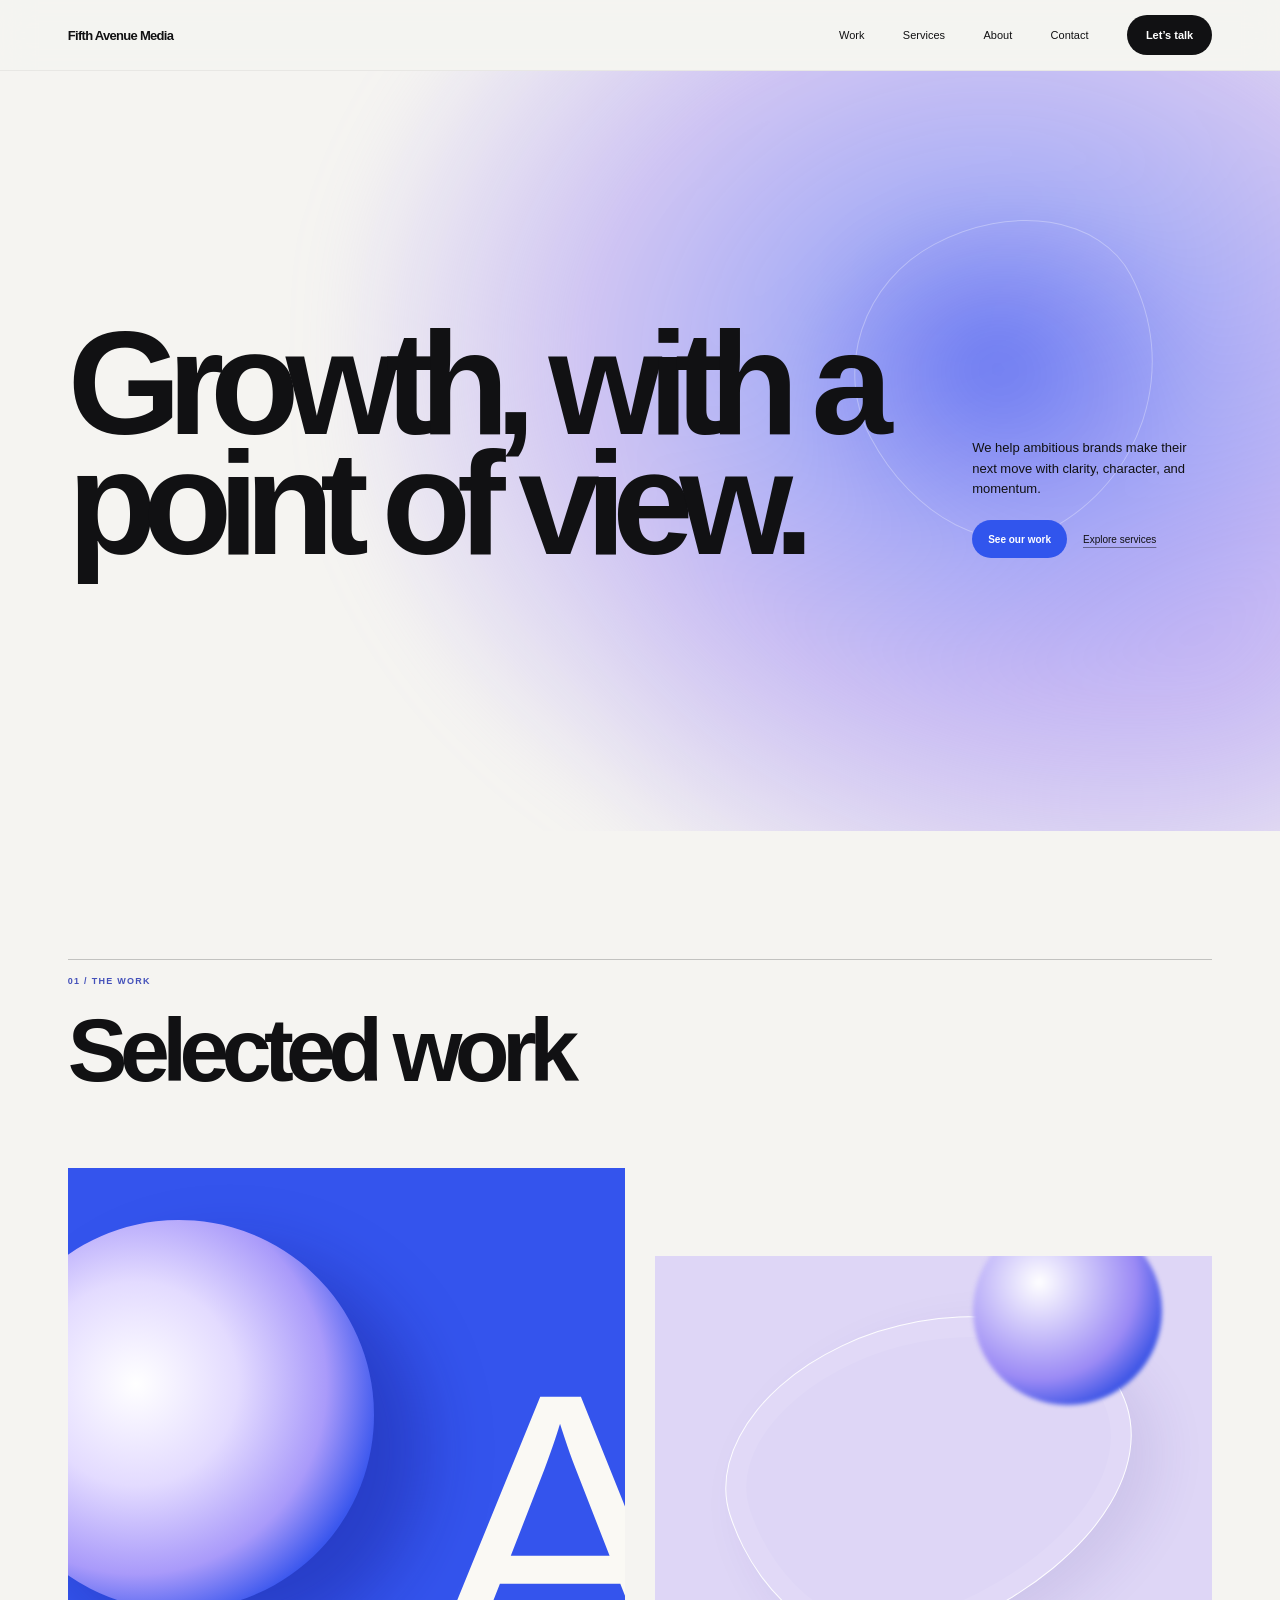
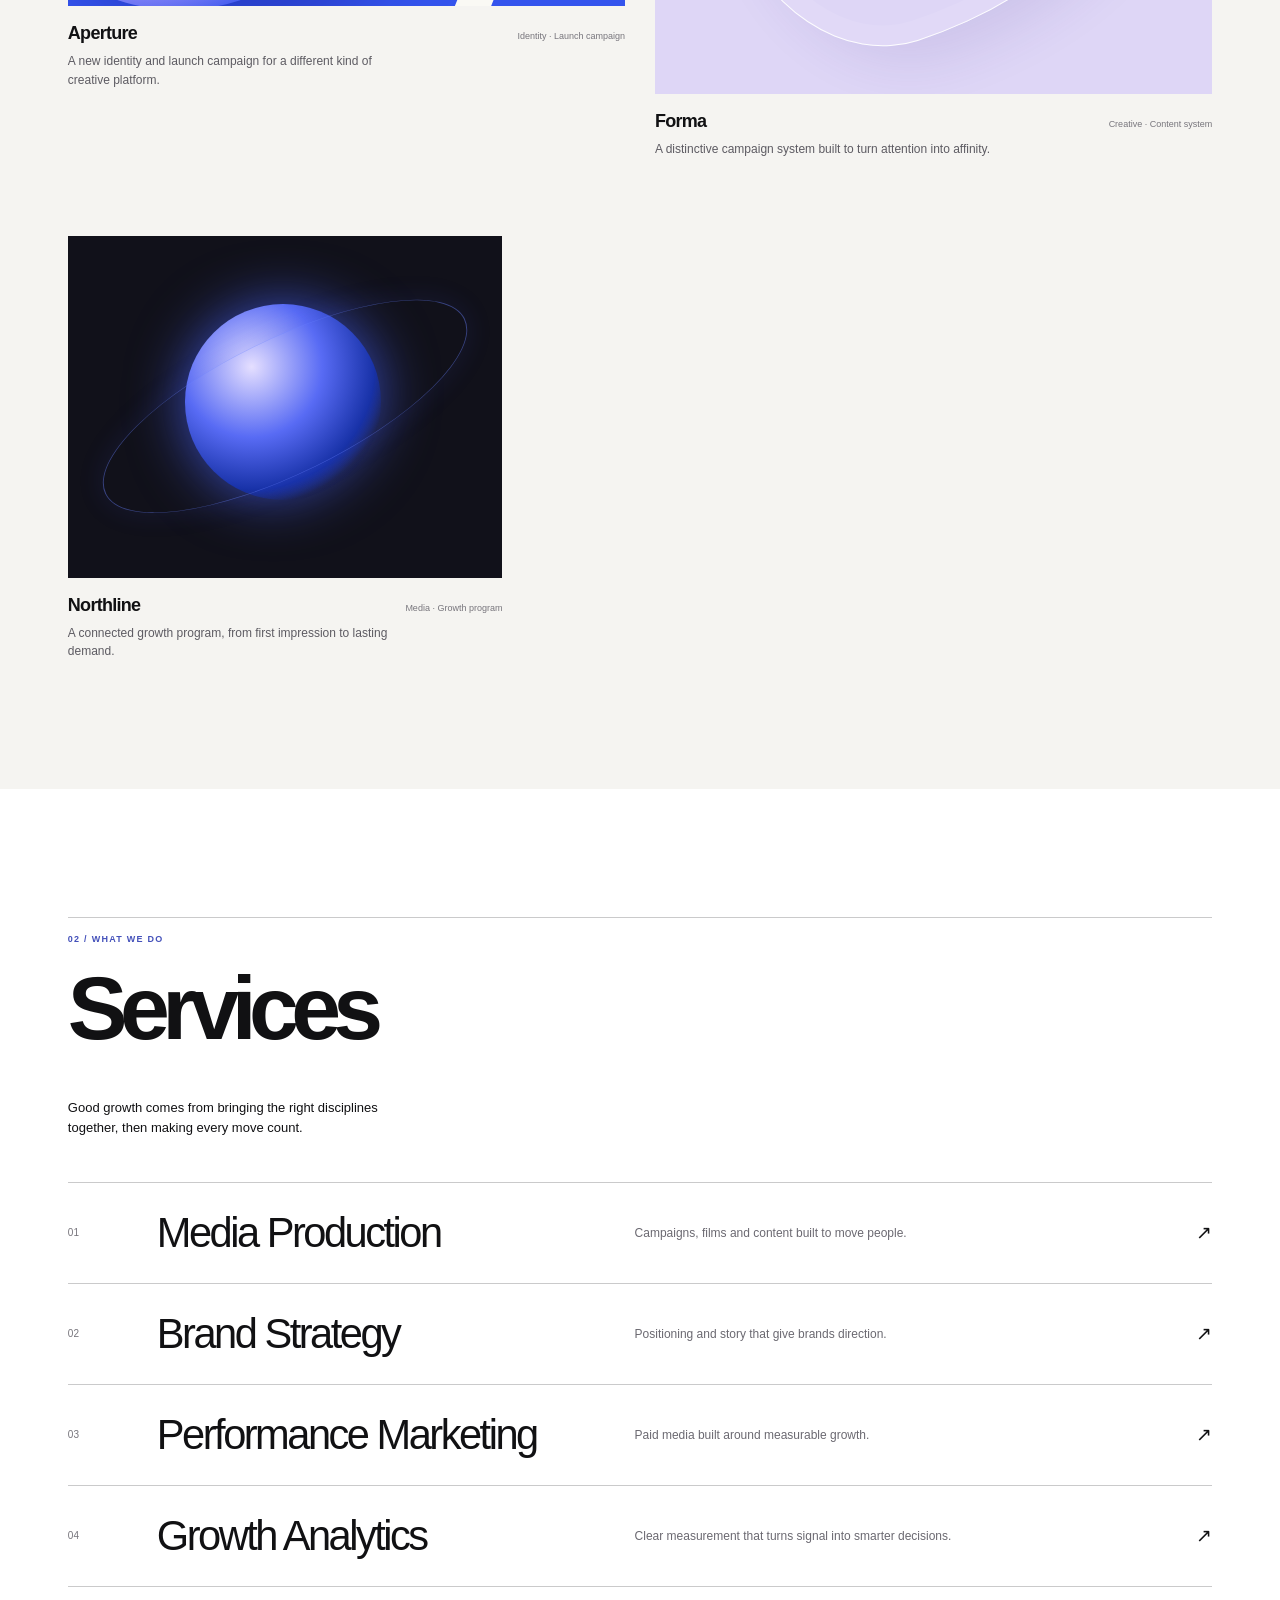
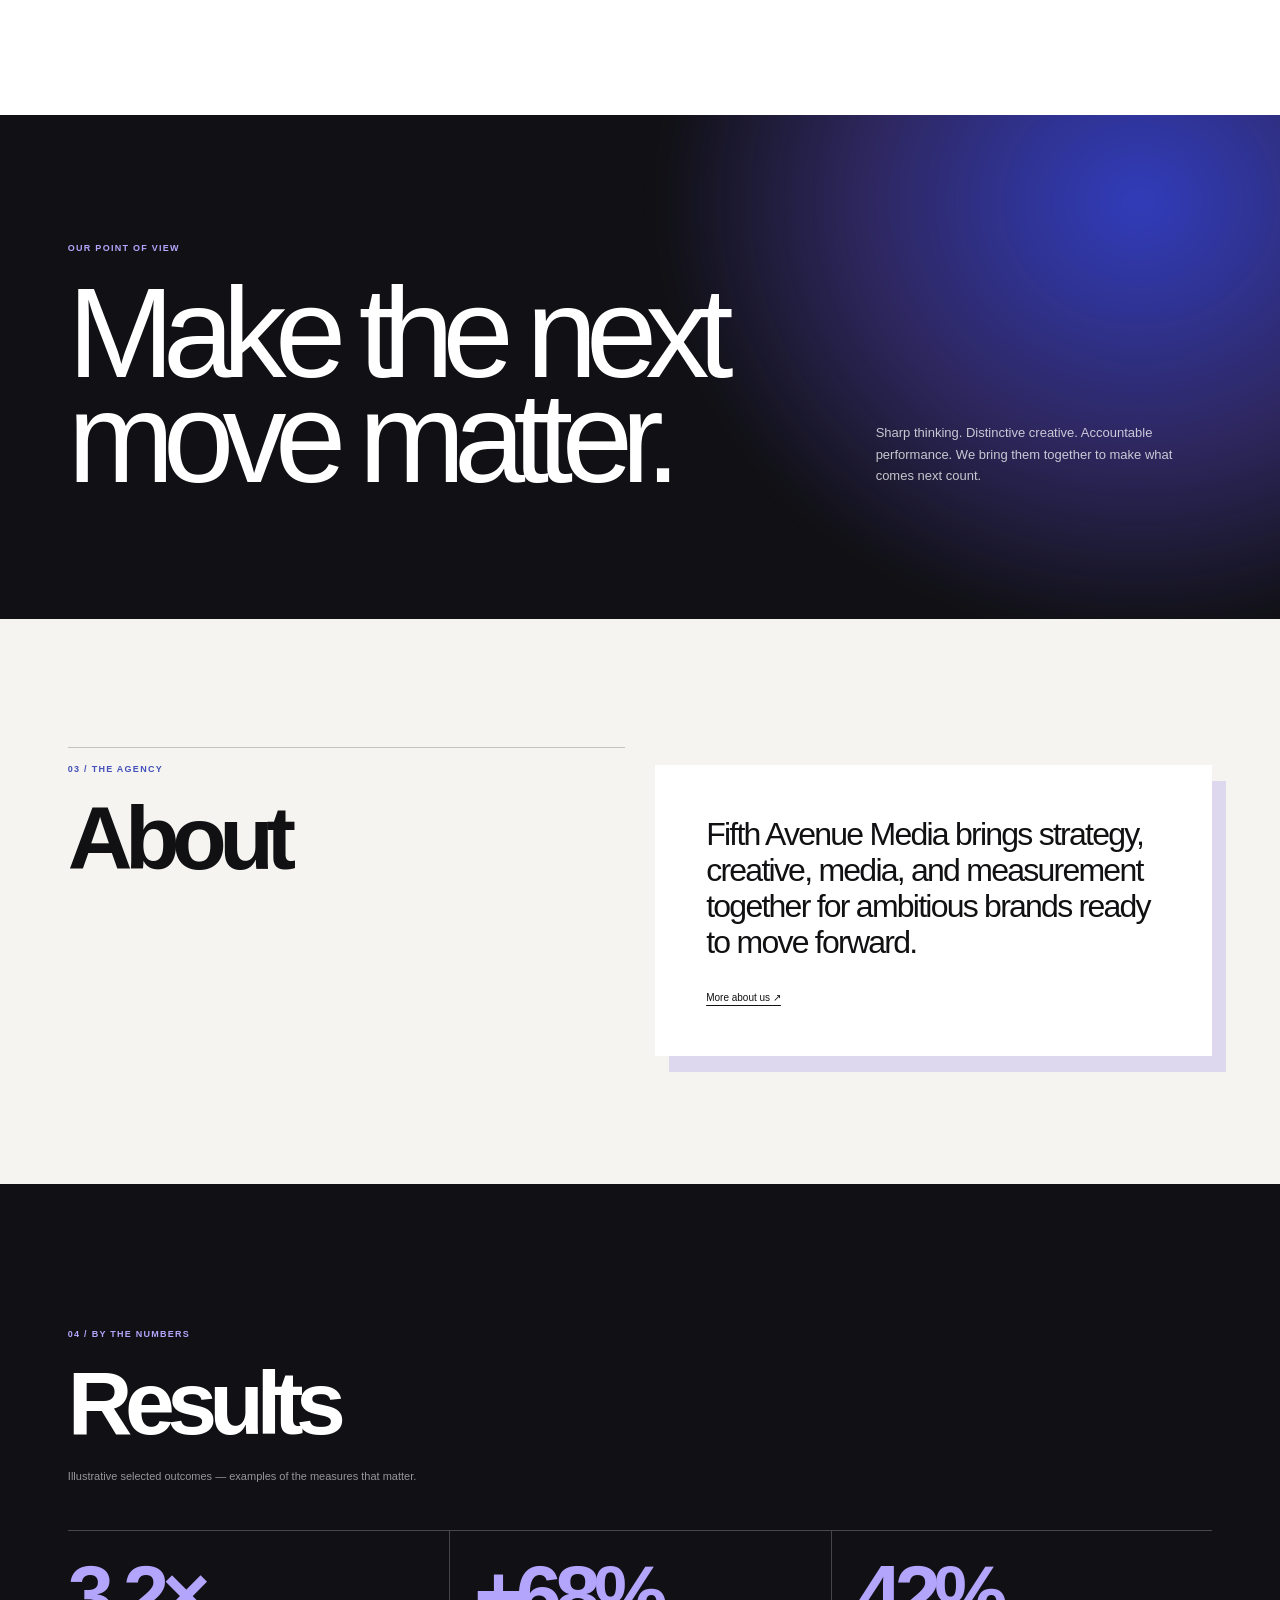
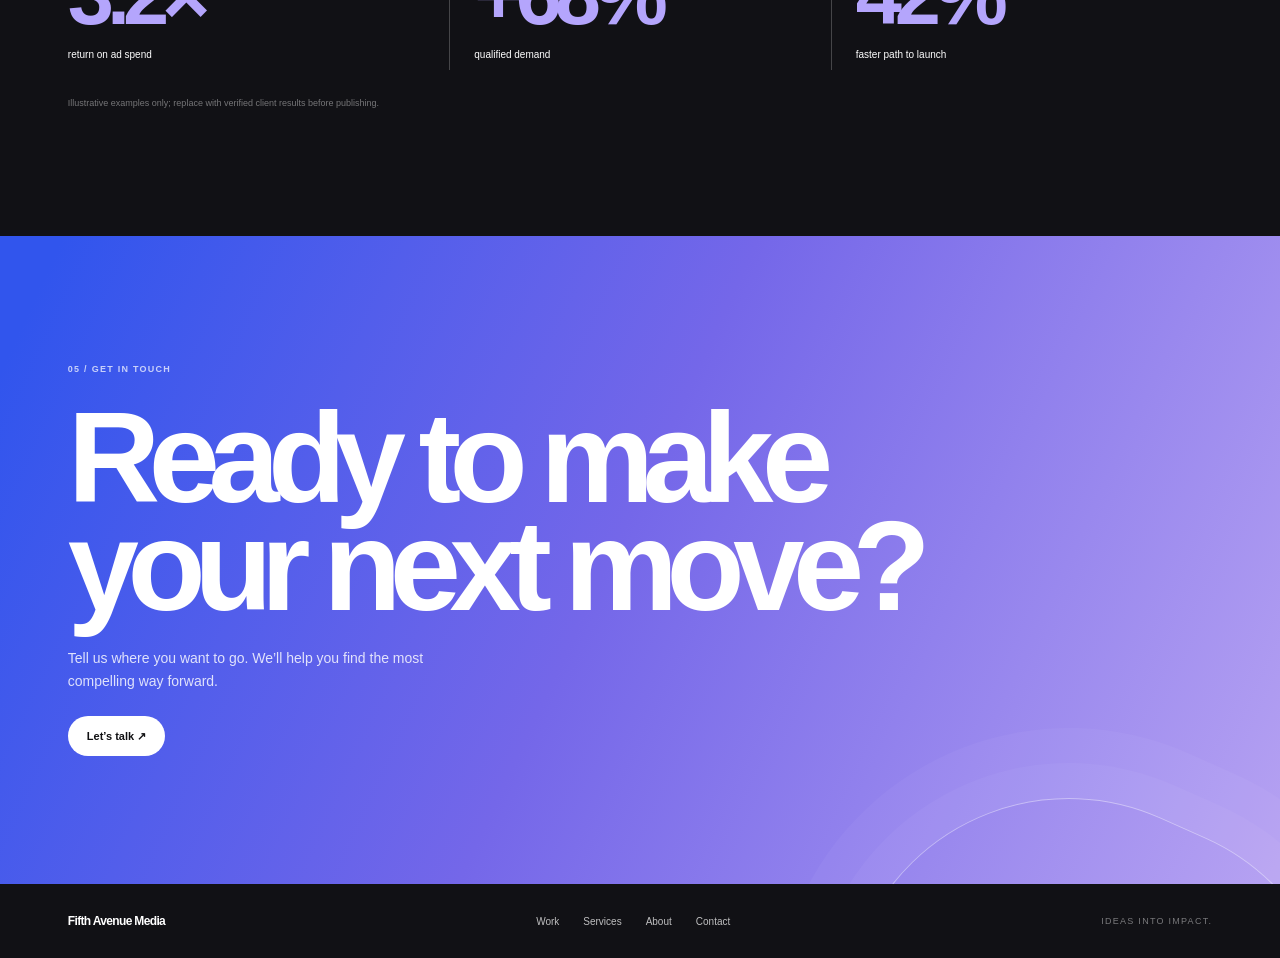
==== index.html @ 38636d91 "Add files via upload" ====
<!doctype html>
<html lang="en">
<head>
  <meta charset="utf-8">
  <meta name="viewport" content="width=device-width, initial-scale=1">
  <meta name="theme-color" content="#f5f4f1">
  <meta name="description" content="Fifth Avenue Media brings strategy, creative, media and measurement together to help ambitious brands move forward.">
  <title>Fifth Avenue Media — Growth, with a point of view.</title>
  <style>
    :root {
      color-scheme: light;
      --paper: #f5f4f1;
      --white: #fff;
      --ink: #111113;
      --muted: #77757c;
      --line: rgba(17, 17, 19, .22);
      --blue: #3155ed;
      --lavender: #b4a2f4;
      --lilac: #e2dafb;
      --gutter: clamp(22px, 5.3vw, 82px);
      --max: 1480px;
    }

    *, *::before, *::after { box-sizing: border-box; }
    html { scroll-behavior: smooth; scroll-padding-top: 86px; }
    body {
      margin: 0;
      background: var(--paper);
      color: var(--ink);
      font-family: Inter, "Helvetica Neue", Helvetica, Arial, sans-serif;
      -webkit-font-smoothing: antialiased;
      text-rendering: optimizeLegibility;
    }
    a { color: inherit; text-decoration: none; }
    button, a { -webkit-tap-highlight-color: transparent; }
    button { font: inherit; }
    ::selection { background: #b7a6ff; color: #111; }

    .skip-link {
      position: fixed; z-index: 20; top: 12px; left: 12px;
      padding: 12px 16px; transform: translateY(-160%);
      background: var(--ink); color: white; border-radius: 2px;
    }
    .skip-link:focus { transform: translateY(0); }
    .shell { width: min(100%, var(--max)); margin-inline: auto; padding-inline: var(--gutter); }

    .site-header {
      position: sticky; top: 0; z-index: 10;
      background: rgba(245, 244, 241, .91); backdrop-filter: blur(16px);
      border-bottom: 1px solid rgba(17, 17, 19, .06);
    }
    .nav {
      min-height: 70px; display: flex; align-items: center; justify-content: space-between;
      gap: 28px; width: min(100%, var(--max)); margin: auto; padding-inline: var(--gutter);
    }
    .wordmark { font-size: 13px; font-weight: 800; letter-spacing: -.055em; white-space: nowrap; }
    .nav-links { display: flex; align-items: center; gap: clamp(18px, 3vw, 42px); font-size: 11px; }
    .nav-links a:not(.pill) { transition: opacity .2s ease; }
    .nav-links a:not(.pill):hover { opacity: .56; }
    .pill {
      display: inline-flex; align-items: center; justify-content: center; min-height: 40px;
      padding: 0 19px; color: white; background: var(--ink); border-radius: 99px;
      font-size: 11px; font-weight: 650; transition: transform .2s ease, background .2s ease;
    }
    .pill:hover { transform: translateY(-2px); background: var(--blue); }
    .menu-toggle { display: none; width: 42px; height: 42px; border: 0; background: transparent; cursor: pointer; }

    .hero {
      min-height: min(690px, calc(100svh - 70px)); min-height: clamp(580px, 70vw, 760px);
      display: grid; align-items: center; overflow: hidden; position: relative; isolation: isolate;
    }
    .hero::before {
      content: ""; position: absolute; z-index: -1; inset: -12% -6% -8% 28%;
      background:
        radial-gradient(ellipse at 63% 42%, rgba(55, 76, 241, .72) 0%, rgba(94, 104, 250, .47) 23%, rgba(169, 149, 245, .52) 43%, rgba(245, 244, 241, 0) 73%),
        radial-gradient(ellipse at 86% 76%, rgba(192, 174, 245, .45), transparent 52%);
      filter: blur(28px); transform: translate3d(var(--mx, 0), var(--my, 0), 0) scale(1.04);
      transition: transform .24s ease-out;
    }
    .hero::after {
      content: ""; position: absolute; z-index: -1; width: clamp(180px, 24vw, 350px); aspect-ratio: 1;
      border: 1px solid rgba(255,255,255,.62); border-radius: 48% 52% 62% 38% / 46% 39% 61% 54%;
      right: 9%; top: 20%; transform: rotate(-28deg); opacity: .5; pointer-events: none;
    }
    .hero-inner { display: grid; grid-template-columns: minmax(0, 1fr) minmax(175px, 240px); align-items: end; gap: clamp(26px, 5vw, 76px); padding-block: 100px 115px; }
    .hero h1 {
      max-width: 1000px; margin: 0; font-size: clamp(4.3rem, 11.4vw, 10.6rem);
      font-weight: 650; line-height: .82; letter-spacing: -.095em;
    }
    .hero h1 span { display: block; }
    .hero-copy { padding-bottom: 5px; max-width: 235px; position: relative; z-index: 1; }
    .hero-copy p { font-size: 13px; line-height: 1.6; margin: 0 0 20px; max-width: 225px; }
    .hero-actions { display: flex; align-items: center; flex-wrap: wrap; gap: 16px; font-size: 10px; }
    .button-blue {
      min-height: 38px; display: inline-flex; justify-content: center; align-items: center;
      padding: 0 16px; border-radius: 100px; background: var(--blue); color: white; font-weight: 650;
      transition: transform .2s ease, box-shadow .2s ease;
    }
    .button-blue:hover { transform: translateY(-2px); box-shadow: 0 8px 24px rgba(49,85,237,.25); }
    .text-link { text-decoration: underline; text-underline-offset: 4px; text-decoration-color: rgba(17,17,19,.45); }

    .section { padding-block: clamp(78px, 10vw, 146px); }
    .section-heading { border-top: 1px solid var(--line); padding-top: 16px; margin-bottom: clamp(36px, 6vw, 76px); }
    .eyebrow { font-size: 9px; letter-spacing: .14em; text-transform: uppercase; color: #4451ba; font-weight: 700; }
    .section-heading h2 { margin: 24px 0 0; font-size: clamp(3.1rem, 7vw, 6.7rem); line-height: .91; letter-spacing: -.085em; font-weight: 620; }

    .work-grid { display: grid; grid-template-columns: 1fr 1fr; gap: clamp(32px, 6vw, 88px) 30px; }
    .work-card:nth-child(2) { padding-top: 88px; }
    .work-card:nth-child(3) { width: 78%; }
    .work-art { aspect-ratio: 1.27; position: relative; overflow: hidden; isolation: isolate; }
    .work-art::before, .work-art::after { content: ""; position: absolute; pointer-events: none; }
    .art-aperture { background: #3454ed; }
    .art-aperture::before {
      width: 70%; aspect-ratio: 1; left: -15%; top: 12%; border-radius: 50%;
      background: radial-gradient(circle at 42% 39%, #fff 0%, #e3dbff 31%, #a99afa 58%, rgba(117,112,242,.1) 75%);
      box-shadow: 38px 48px 65px rgba(19,21,130,.34); transform: rotate(-18deg);
    }
    .art-aperture::after {
      content: "A"; color: #faf9f4; font-size: clamp(150px, 30vw, 420px); font-weight: 500;
      letter-spacing: -.12em; right: -3%; bottom: -26%; line-height: 1;
    }
    .art-forma { background: #ded6f6; }
    .art-forma::before {
      inset: 15% 13%; border: 1px solid rgba(255,255,255,.96); border-radius: 48% 52% 66% 34% / 42% 48% 52% 58%;
      transform: rotate(-18deg); box-shadow: inset 0 0 0 20px rgba(255,255,255,.08), 20px 24px 50px rgba(65,52,150,.1);
    }
    .art-forma::after { width: 34%; aspect-ratio: 1; border-radius: 50%; right: 9%; top: -9%; background: radial-gradient(circle at 35% 35%, #fff, #9b8af5 56%, #324fe4 78%); filter: blur(2px); }
    .art-northline { background: #11111a; }
    .art-northline::before {
      width: 45%; aspect-ratio: 1; border-radius: 50%; left: 27%; top: 20%;
      background: radial-gradient(circle at 34% 32%, #e5dfff, #586bf4 38%, #1832a8 66%, rgba(18,27,83,.1) 75%);
      filter: drop-shadow(0 0 28px rgba(73,100,255,.72));
    }
    .art-northline::after {
      inset: 9% 4%; border: 1px solid rgba(104,130,255,.45); border-radius: 50%; transform: rotate(-26deg) scaleY(.48);
      box-shadow: 0 0 40px rgba(67,86,230,.12);
    }
    .work-meta { display: flex; justify-content: space-between; gap: 20px; margin-top: 17px; align-items: baseline; }
    .work-meta h3 { font-size: 18px; letter-spacing: -.04em; margin: 0; }
    .work-meta span { font-size: 9px; color: var(--muted); text-align: right; }
    .work-description { color: #5d5b62; font-size: 12px; line-height: 1.55; max-width: 340px; margin: 8px 0 0; }

    .services { background: var(--white); }
    .services-intro { display: flex; justify-content: space-between; gap: 40px; align-items: end; margin: -28px 0 44px; }
    .services-intro p { max-width: 310px; font-size: 13px; line-height: 1.55; margin: 0; }
    .service-list { border-top: 1px solid var(--line); }
    .service-row {
      display: grid; grid-template-columns: 64px minmax(210px, .85fr) 1fr 20px; align-items: center;
      gap: 25px; padding: 26px 0; border-bottom: 1px solid var(--line);
    }
    .service-num { color: var(--muted); font-size: 10px; }
    .service-row h3 { font-weight: 540; letter-spacing: -.06em; font-size: clamp(23px, 3.25vw, 42px); margin: 0; }
    .service-row p { font-size: 12px; line-height: 1.5; color: #6b6971; margin: 0; }
    .service-arrow { font-size: 19px; justify-self: end; transition: transform .2s ease; }
    .service-row:hover .service-arrow { transform: translate(3px,-3px); }

    .manifesto { background: #111115; color: white; position: relative; overflow: hidden; isolation: isolate; }
    .manifesto::before {
      content: ""; z-index: -1; position: absolute; width: 78vw; height: 85vw; max-height: 900px; max-width: 1000px;
      right: -28%; top: -72%; border-radius: 50%; background: radial-gradient(ellipse, rgba(58,73,235,.78), rgba(91,73,206,.4) 39%, rgba(15,15,25,0) 68%); filter: blur(15px);
    }
    .manifesto .eyebrow { color: #b4a5fc; }
    .manifesto-inner { display: grid; grid-template-columns: 1fr minmax(220px, .45fr); align-items: end; gap: 60px; }
    .manifesto h2 { max-width: 780px; font-size: clamp(4rem, 10vw, 9.5rem); font-weight: 530; line-height: .82; letter-spacing: -.09em; margin: 28px 0 0; }
    .manifesto-copy { max-width: 300px; color: rgba(255,255,255,.75); font-size: 13px; line-height: 1.65; margin: 0 0 4px; }

    .about-layout { display: grid; grid-template-columns: 1fr 1fr; gap: 30px; align-items: start; }
    .about-layout .section-heading { margin: 0; }
    .about-card { background: white; padding: clamp(26px, 4vw, 54px); margin-top: 18px; box-shadow: 14px 16px 0 rgba(160,143,231,.28); }
    .about-card p { font-size: clamp(19px, 2.7vw, 32px); line-height: 1.13; letter-spacing: -.055em; font-weight: 520; margin: 0 0 26px; }
    .about-card a { font-size: 10px; text-decoration: underline; text-underline-offset: 4px; }

    .results { background: #111115; color: white; }
    .results .eyebrow { color: #b4a5fc; }
    .results .section-heading h2 { color: white; }
    .results-note { color: rgba(255,255,255,.56); font-size: 11px; margin: -50px 0 48px; }
    .metric-grid { display: grid; grid-template-columns: repeat(3, 1fr); border-top: 1px solid rgba(255,255,255,.23); }
    .metric { padding: 23px 24px 10px 0; }
    .metric + .metric { border-left: 1px solid rgba(255,255,255,.22); padding-left: 24px; }
    .metric strong { display: block; color: #b4a5fc; font-size: clamp(44px, 7vw, 83px); font-weight: 600; letter-spacing: -.085em; line-height: 1; }
    .metric span { display: block; margin-top: 12px; font-size: 10px; }
    .metric-disclaimer { color: rgba(255,255,255,.42); font-size: 9px; margin: 28px 0 0; }

    .contact { background: linear-gradient(115deg, #3155ed 4%, #7467e9 48%, #b6a2f2 100%); color: white; position: relative; overflow: hidden; }
    .contact::after { content: ""; position: absolute; width: 39vw; height: 39vw; right: -4%; bottom: -65%; border: 1px solid rgba(255,255,255,.42); border-radius: 45%; transform: rotate(24deg); box-shadow: 0 0 0 35px rgba(255,255,255,.035), 0 0 0 70px rgba(255,255,255,.035); }
    .contact .eyebrow { color: rgba(255,255,255,.72); }
    .contact h2 { max-width: 940px; font-size: clamp(4rem, 10vw, 9.5rem); line-height: .84; letter-spacing: -.09em; font-weight: 550; margin: 30px 0 28px; }
    .contact-copy { max-width: 390px; font-size: 14px; line-height: 1.6; color: rgba(255,255,255,.82); margin: 0 0 24px; }
    .contact .pill { color: var(--ink); background: white; }
    .contact .pill:hover { background: var(--ink); color: white; }

    .site-footer { background: #111115; color: white; padding-block: 30px; }
    .footer-inner { display: flex; justify-content: space-between; align-items: center; gap: 24px; }
    .footer-inner .wordmark { font-size: 12px; }
    .footer-links { display: flex; gap: 24px; font-size: 10px; color: rgba(255,255,255,.73); }
    .footer-note { color: rgba(255,255,255,.44); font-size: 9px; letter-spacing: .14em; }
    .reveal { opacity: 0; transform: translateY(22px); transition: opacity .75s ease, transform .75s cubic-bezier(.2,.65,.25,1); }
    .reveal.is-visible { opacity: 1; transform: translateY(0); }

    @media (min-width: 1500px) { .hero h1 { font-size: 10.2rem; } }
    @media (max-width: 760px) {
      .nav { min-height: 64px; }
      .menu-toggle { display: grid; place-items: center; }
      .menu-toggle span, .menu-toggle::before, .menu-toggle::after { content: ""; display: block; width: 19px; height: 1px; background: var(--ink); grid-area: 1 / 1; transition: transform .2s ease; }
      .menu-toggle::before { transform: translateY(-6px); }
      .menu-toggle::after { transform: translateY(6px); }
      .menu-toggle[aria-expanded="true"] span { opacity: 0; }
      .menu-toggle[aria-expanded="true"]::before { transform: rotate(45deg); }
      .menu-toggle[aria-expanded="true"]::after { transform: rotate(-45deg); }
      .nav-links { display: none; position: absolute; inset: 64px 0 auto; padding: 20px var(--gutter) 26px; background: var(--paper); border-bottom: 1px solid var(--line); flex-direction: column; align-items: stretch; gap: 0; }
      .nav-links.is-open { display: flex; }
      .nav-links a:not(.pill) { padding: 13px 0; border-bottom: 1px solid rgba(17,17,19,.1); }
      .nav-links .pill { margin-top: 16px; align-self: flex-start; }
      .hero { min-height: 640px; min-height: min(730px, calc(100svh - 64px)); }
      .hero::before { inset: 2% -48% -1% 0; background: radial-gradient(ellipse at 68% 45%, rgba(55,76,241,.66), rgba(159,142,239,.44) 41%, rgba(245,244,241,0) 72%); }
      .hero::after { right: 7%; top: 14%; width: 45vw; }
      .hero-inner { grid-template-columns: 1fr; align-content: center; gap: 27px; padding-block: 84px; }
      .hero h1 { font-size: clamp(4rem, 16vw, 7.4rem); }
      .hero-copy { margin-left: auto; max-width: 260px; }
      .hero-copy p { max-width: 260px; }
      .section { padding-block: 82px; }
      .work-grid { gap: 34px 18px; }
      .work-card:nth-child(2) { padding-top: 48px; }
      .work-card:nth-child(3) { width: 100%; }
      .work-meta { align-items: start; flex-direction: column; gap: 4px; }
      .work-meta span { text-align: left; }
      .services-intro { display: block; margin-top: -18px; }
      .services-intro p { margin-top: 17px; }
      .service-row { grid-template-columns: 32px 1fr 18px; gap: 12px; padding-block: 20px; }
      .service-row h3 { font-size: clamp(21px, 5.5vw, 32px); }
      .service-row p { grid-column: 2; grid-row: 2; margin-top: -4px; }
      .service-arrow { grid-column: 3; grid-row: 1 / span 2; }
      .manifesto-inner { grid-template-columns: 1fr; gap: 35px; }
      .manifesto-copy { margin-left: auto; }
      .about-layout { grid-template-columns: 1fr; gap: 32px; }
      .about-card { margin-left: 7vw; }
      .results-note { margin-top: -25px; }
      .metric { padding-right: 12px; }
      .metric + .metric { padding-left: 12px; }
      .metric strong { font-size: clamp(38px, 9vw, 62px); }
      .metric span { max-width: 95px; line-height: 1.4; }
      .footer-inner { flex-wrap: wrap; }
      .footer-links { order: 3; width: 100%; justify-content: space-between; gap: 12px; }
    }
    @media (max-width: 430px) {
      .hero h1 { font-size: 15.5vw; }
      .work-grid { grid-template-columns: 1fr; }
      .work-card:nth-child(2) { padding: 0; }
      .work-card:nth-child(3) { width: 100%; }
      .work-art { aspect-ratio: 1.15; }
      .section-heading h2 { font-size: 3.2rem; }
      .metric-grid { grid-template-columns: 1fr; }
      .metric, .metric + .metric { border-left: 0; border-bottom: 1px solid rgba(255,255,255,.18); padding: 17px 0; display: flex; align-items: baseline; gap: 18px; }
      .metric strong { min-width: 110px; font-size: 54px; }
      .metric span { margin: 0; max-width: none; }
    }
    @media (prefers-reduced-motion: reduce) {
      *, *::before, *::after { scroll-behavior: auto !important; animation-duration: .01ms !important; animation-iteration-count: 1 !important; transition-duration: .01ms !important; }
      .reveal { opacity: 1; transform: none; }
    }
  </style>
</head>
<body>
  <a class="skip-link" href="#main">Skip to content</a>
  <header class="site-header" id="top">
    <nav class="nav" aria-label="Primary navigation">
      <a class="wordmark" href="#top" aria-label="Fifth Avenue Media, back to top">Fifth Avenue Media</a>
      <button class="menu-toggle" type="button" aria-label="Open menu" aria-expanded="false" aria-controls="nav-links"><span></span></button>
      <div class="nav-links" id="nav-links">
        <a href="#work">Work</a><a href="#services">Services</a><a href="#about">About</a><a href="#contact">Contact</a>
        <a class="pill" href="mailto:hello@fifthavenuemedia.com?subject=Let%E2%80%99s%20talk">Let’s talk</a>
      </div>
    </nav>
  </header>

  <main id="main">
    <section class="hero" aria-labelledby="hero-title">
      <div class="shell hero-inner">
        <h1 id="hero-title"><span>Growth, with a</span><span>point of view.</span></h1>
        <div class="hero-copy">
          <p>We help ambitious brands make their next move with clarity, character, and momentum.</p>
          <div class="hero-actions"><a class="button-blue" href="#work">See our work</a><a class="text-link" href="#services">Explore services</a></div>
        </div>
      </div>
    </section>

    <section class="section shell" id="work" aria-labelledby="work-title">
      <div class="section-heading reveal"><div class="eyebrow">01 / The work</div><h2 id="work-title">Selected work</h2></div>
      <div class="work-grid">
        <article class="work-card reveal">
          <div class="work-art art-aperture" role="img" aria-label="Abstract cobalt composition with a soft lavender sphere and oversized letterform"></div>
          <div class="work-meta"><h3>Aperture</h3><span>Identity · Launch campaign</span></div>
          <p class="work-description">A new identity and launch campaign for a different kind of creative platform.</p>
        </article>
        <article class="work-card reveal">
          <div class="work-art art-forma" role="img" aria-label="Pale lavender field with a sculptural white outline and blue light"></div>
          <div class="work-meta"><h3>Forma</h3><span>Creative · Content system</span></div>
          <p class="work-description">A distinctive campaign system built to turn attention into affinity.</p>
        </article>
        <article class="work-card reveal">
          <div class="work-art art-northline" role="img" aria-label="Dark abstract composition with a luminous blue sphere"></div>
          <div class="work-meta"><h3>Northline</h3><span>Media · Growth program</span></div>
          <p class="work-description">A connected growth program, from first impression to lasting demand.</p>
        </article>
      </div>
    </section>

    <section class="section services" id="services" aria-labelledby="services-title">
      <div class="shell">
        <div class="section-heading reveal"><div class="eyebrow">02 / What we do</div><h2 id="services-title">Services</h2></div>
        <div class="services-intro reveal"><p>Good growth comes from bringing the right disciplines together, then making every move count.</p></div>
        <div class="service-list">
          <a class="service-row reveal" href="#contact"><span class="service-num">01</span><h3>Media Production</h3><p>Campaigns, films and content built to move people.</p><span class="service-arrow" aria-hidden="true">↗</span></a>
          <a class="service-row reveal" href="#contact"><span class="service-num">02</span><h3>Brand Strategy</h3><p>Positioning and story that give brands direction.</p><span class="service-arrow" aria-hidden="true">↗</span></a>
          <a class="service-row reveal" href="#contact"><span class="service-num">03</span><h3>Performance Marketing</h3><p>Paid media built around measurable growth.</p><span class="service-arrow" aria-hidden="true">↗</span></a>
          <a class="service-row reveal" href="#contact"><span class="service-num">04</span><h3>Growth Analytics</h3><p>Clear measurement that turns signal into smarter decisions.</p><span class="service-arrow" aria-hidden="true">↗</span></a>
        </div>
      </div>
    </section>

    <section class="section manifesto" aria-labelledby="manifesto-title">
      <div class="shell manifesto-inner reveal">
        <div><div class="eyebrow">Our point of view</div><h2 id="manifesto-title">Make the next move matter.</h2></div>
        <p class="manifesto-copy">Sharp thinking. Distinctive creative. Accountable performance. We bring them together to make what comes next count.</p>
      </div>
    </section>

    <section class="section shell" id="about" aria-labelledby="about-title">
      <div class="about-layout reveal">
        <div class="section-heading"><div class="eyebrow">03 / The agency</div><h2 id="about-title">About</h2></div>
        <div class="about-card"><p>Fifth Avenue Media brings strategy, creative, media, and measurement together for ambitious brands ready to move forward.</p><a href="#contact">More about us ↗</a></div>
      </div>
    </section>

    <section class="section results" id="results" aria-labelledby="results-title">
      <div class="shell">
        <div class="section-heading reveal"><div class="eyebrow">04 / By the numbers</div><h2 id="results-title">Results</h2></div>
        <p class="results-note reveal">Illustrative selected outcomes — examples of the measures that matter.</p>
        <div class="metric-grid reveal" aria-label="Illustrative outcome examples">
          <div class="metric"><strong>3.2×</strong><span>return on ad spend</span></div>
          <div class="metric"><strong>+68%</strong><span>qualified demand</span></div>
          <div class="metric"><strong>42%</strong><span>faster path to launch</span></div>
        </div>
        <p class="metric-disclaimer">Illustrative examples only; replace with verified client results before publishing.</p>
      </div>
    </section>

    <section class="section contact" id="contact" aria-labelledby="contact-title">
      <div class="shell reveal">
        <div class="eyebrow">05 / Get in touch</div>
        <h2 id="contact-title">Ready to make your next move?</h2>
        <p class="contact-copy">Tell us where you want to go. We’ll help you find the most compelling way forward.</p>
        <a class="pill" href="mailto:hello@fifthavenuemedia.com?subject=Let%E2%80%99s%20talk">Let’s talk ↗</a>
      </div>
    </section>
  </main>

  <footer class="site-footer">
    <div class="shell footer-inner">
      <a class="wordmark" href="#top">Fifth Avenue Media</a>
      <div class="footer-links"><a href="#work">Work</a><a href="#services">Services</a><a href="#about">About</a><a href="#contact">Contact</a></div>
      <span class="footer-note">IDEAS INTO IMPACT.</span>
    </div>
  </footer>

  <script>
    const menuButton = document.querySelector('.menu-toggle');
    const navLinks = document.querySelector('.nav-links');
    menuButton.addEventListener('click', () => {
      const open = menuButton.getAttribute('aria-expanded') !== 'true';
      menuButton.setAttribute('aria-expanded', String(open));
      menuButton.setAttribute('aria-label', open ? 'Close menu' : 'Open menu');
      navLinks.classList.toggle('is-open', open);
    });
    navLinks.querySelectorAll('a').forEach(link => link.addEventListener('click', () => {
      menuButton.setAttribute('aria-expanded', 'false');
      menuButton.setAttribute('aria-label', 'Open menu');
      navLinks.classList.remove('is-open');
    }));

    const revealItems = document.querySelectorAll('.reveal');
    if ('IntersectionObserver' in window && !window.matchMedia('(prefers-reduced-motion: reduce)').matches) {
      const observer = new IntersectionObserver(entries => {
        entries.forEach(entry => {
          if (entry.isIntersecting) {
            entry.target.classList.add('is-visible');
            observer.unobserve(entry.target);
          }
        });
      }, { threshold: .12 });
      revealItems.forEach(item => observer.observe(item));
    } else revealItems.forEach(item => item.classList.add('is-visible'));

    const hero = document.querySelector('.hero');
    hero.addEventListener('pointermove', event => {
      if (event.pointerType === 'touch') return;
      const bounds = hero.getBoundingClientRect();
      const x = ((event.clientX - bounds.left) / bounds.width - .5) * 12;
      const y = ((event.clientY - bounds.top) / bounds.height - .5) * 10;
      hero.style.setProperty('--mx', `${x}px`);
      hero.style.setProperty('--my', `${y}px`);
    });
  </script>
</body>
</html>
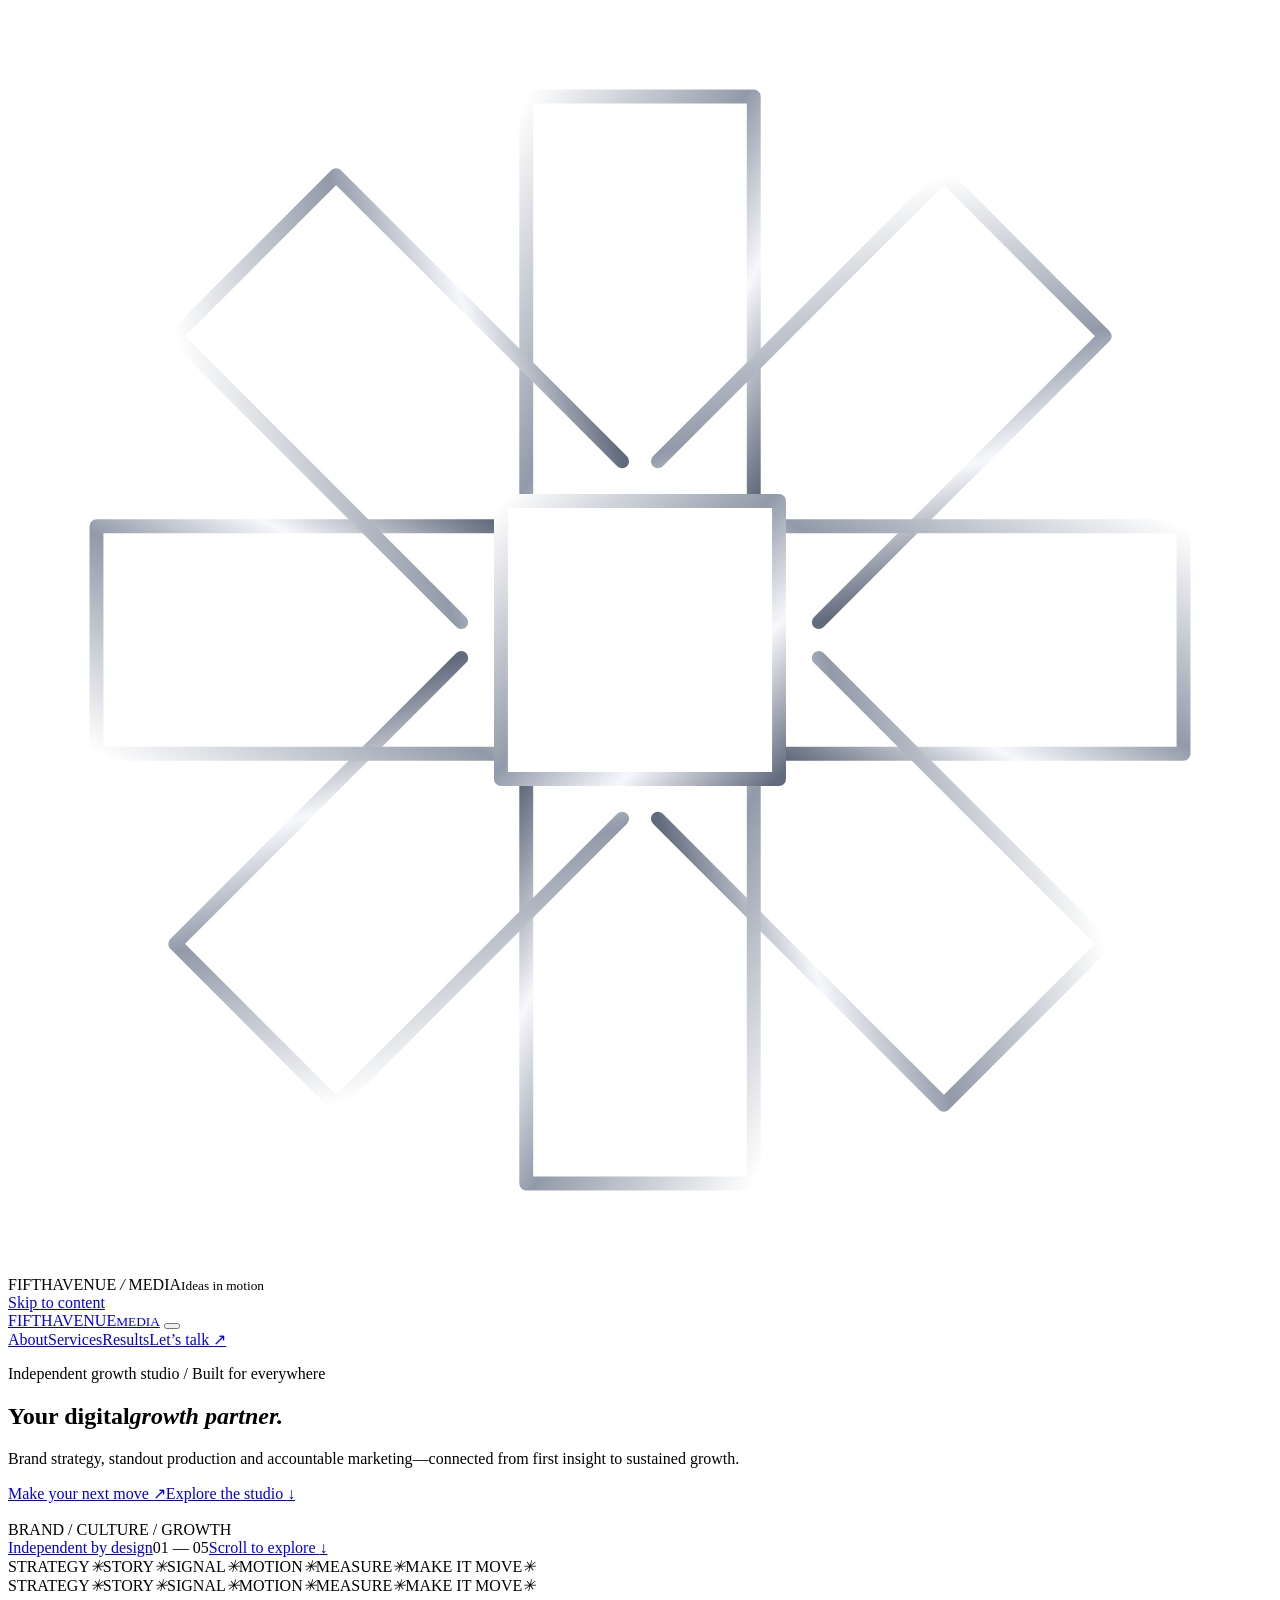
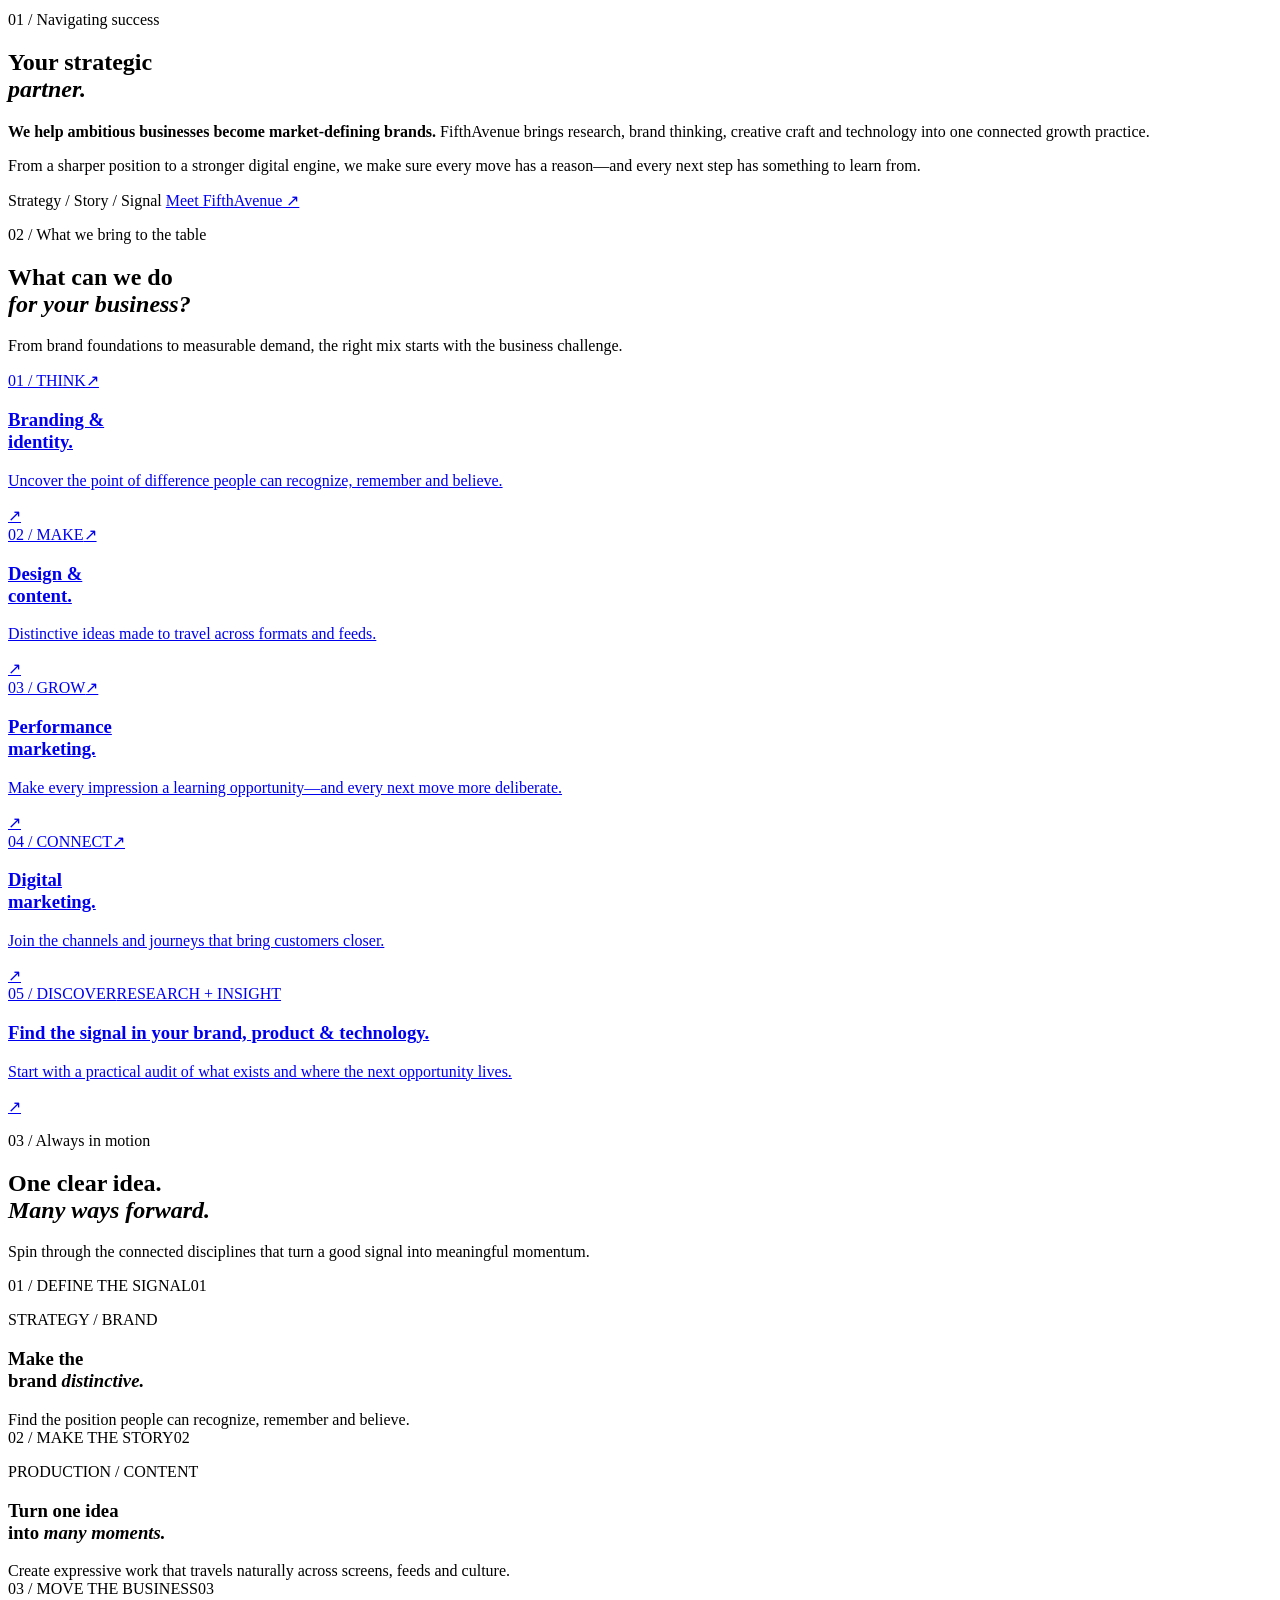
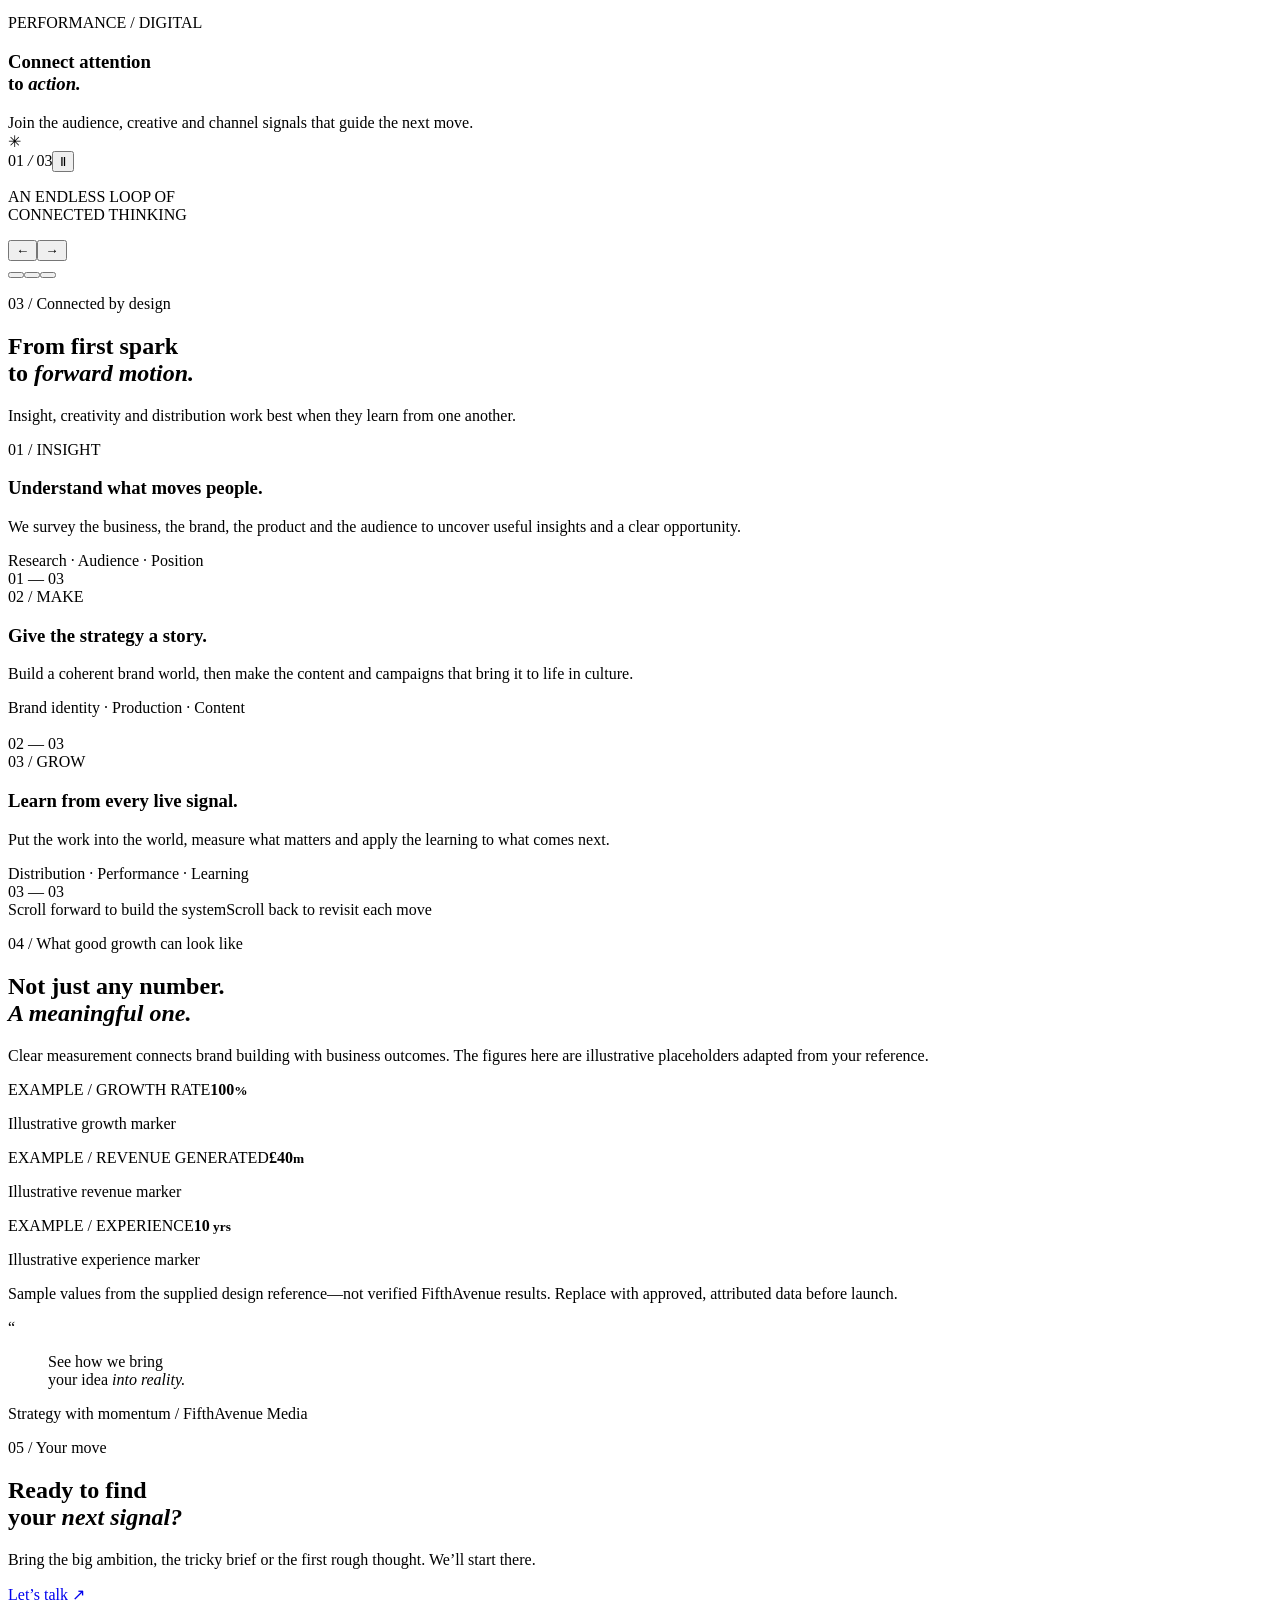
==== commit 8c7b63e9: "Update print statement from 'Hello' to 'Goodbye'" ====
--- a/index.html
+++ b/index.html
@@ -1,405 +1,140 @@
 <!doctype html>
 <html lang="en">
 <head>
-  <meta charset="utf-8">
-  <meta name="viewport" content="width=device-width, initial-scale=1">
-  <meta name="theme-color" content="#f5f4f1">
-  <meta name="description" content="Fifth Avenue Media brings strategy, creative, media and measurement together to help ambitious brands move forward.">
-  <title>Fifth Avenue Media — Growth, with a point of view.</title>
-  <style>
-    :root {
-      color-scheme: light;
-      --paper: #f5f4f1;
-      --white: #fff;
-      --ink: #111113;
-      --muted: #77757c;
-      --line: rgba(17, 17, 19, .22);
-      --blue: #3155ed;
-      --lavender: #b4a2f4;
-      --lilac: #e2dafb;
-      --gutter: clamp(22px, 5.3vw, 82px);
-      --max: 1480px;
-    }
+  <meta charset="utf-8"><meta name="viewport" content="width=device-width,initial-scale=1"><meta name="theme-color" content="#090a10">
+  <meta name="description" content="FifthAvenue Media is your digital growth partner, connecting brand strategy, creative production, performance marketing, and digital." />
+  <meta property="og:title" content="FifthAvenue Media — Your Digital Growth Partner"><meta property="og:description" content="Strategy, story and signal for brands going somewhere."><meta property="og:type" content="website">
+  <title>FifthAvenue Media — Your Digital Growth Partner</title>
+  <link rel="icon" href="data:image/svg+xml,%3Csvg xmlns='http://www.w3.org/2000/svg' viewBox='0 0 32 32'%3E%3Crect width='32' height='32' rx='16' fill='%23090a10'/%3E%3Cg fill='%233158ff'%3E%3Crect x='7' y='16' width='2' height='8'/%3E%3Crect x='11' y='11' width='2' height='13'/%3E%3Crect x='15' y='6' width='2' height='18'/%3E%3Crect x='19' y='11' width='2' height='13'/%3E%3Crect x='23' y='16' width='2' height='8'/%3E%3C/g%3E%3C/svg%3E">
+  <link rel="preconnect" href="https://fonts.googleapis.com"><link rel="preconnect" href="https://fonts.gstatic.com" crossorigin>
+  <link href="https://fonts.googleapis.com/css2?family=DM+Sans:wght@400;500;600;700&family=Instrument+Serif:ital@0;1&display=swap" rel="stylesheet">
+  <link rel="stylesheet" href="styles.css"><script src="script.js" defer></script>
+</head>
+<body data-page="home">
+  <div class="site-loader" id="site-loader" role="status" aria-live="polite" aria-label="Loading FifthAvenue Media">
+    <svg class="site-loader__mark" viewBox="0 0 200 200" aria-hidden="true">
+      <defs><linearGradient id="silver-stroke" x1="0" y1="0" x2="1" y2="1"><stop offset="0" stop-color="#fff"/><stop offset=".48" stop-color="#929aa9"/><stop offset=".72" stop-color="#f7f8fc"/><stop offset="1" stop-color="#626b7d"/></linearGradient></defs>
+      <g fill="none" stroke="url(#silver-stroke)" stroke-width="2.2" stroke-linecap="round" stroke-linejoin="round">
+        <path class="site-loader__ray" style="--ray-delay:0ms" pathLength="1" d="M82 78V14H118V78"/>
+        <path class="site-loader__ray" style="--ray-delay:65ms" pathLength="1" d="M82 78V14H118V78" transform="rotate(45 100 100)"/>
+        <path class="site-loader__ray" style="--ray-delay:130ms" pathLength="1" d="M82 78V14H118V78" transform="rotate(90 100 100)"/>
+        <path class="site-loader__ray" style="--ray-delay:195ms" pathLength="1" d="M82 78V14H118V78" transform="rotate(135 100 100)"/>
+        <path class="site-loader__ray" style="--ray-delay:260ms" pathLength="1" d="M82 78V14H118V78" transform="rotate(180 100 100)"/>
+        <path class="site-loader__ray" style="--ray-delay:325ms" pathLength="1" d="M82 78V14H118V78" transform="rotate(225 100 100)"/>
+        <path class="site-loader__ray" style="--ray-delay:390ms" pathLength="1" d="M82 78V14H118V78" transform="rotate(270 100 100)"/>
+        <path class="site-loader__ray" style="--ray-delay:455ms" pathLength="1" d="M82 78V14H118V78" transform="rotate(315 100 100)"/>
+        <path class="site-loader__core" pathLength="1" d="M78 78H122V122H78Z"/>
+      </g>
+    </svg>
+    <div class="site-loader__copy"><span>FIFTHAVENUE <i>/</i> MEDIA</span><small>Ideas in motion</small></div>
+    <div class="site-loader__line" aria-hidden="true"><i></i></div>
+  </div>
+  <a class="skip-link" href="#main">Skip to content</a>
+  <header class="site-header">
+    <a class="wordmark" href="index.html" aria-label="FifthAvenue Media home"><img class="wordmark__mark" src="assets/fifthavenue-logo-3d.png" alt="" aria-hidden="true"><span class="wordmark__name">FIFTHAVENUE<small>MEDIA</small></span></a>
+    <button class="menu-toggle" aria-expanded="false" aria-controls="primary-nav" aria-label="Open navigation"><span></span><span></span></button>
+    <nav class="site-nav" id="primary-nav" aria-label="Primary navigation"><a href="about.html">About</a><a href="services.html">Services</a><a href="results.html">Results</a><a class="nav-cta" href="contact.html">Let’s talk <span>↗</span></a></nav>
+  </header>
+  <main id="main">
+    <section class="hero" data-scrub>
+      <div class="hero__ring" aria-hidden="true"></div>
+      <div class="hero__content" data-reveal="left">
+        <p class="eyebrow">Independent growth studio <span>/</span> Built for everywhere</p>
+        <h1><span>Your digital</span><em>growth partner.</em></h1>
+        <p class="hero__lede">Brand strategy, standout production and accountable marketing—connected from first insight to sustained growth.</p>
+        <div class="hero__actions"><a class="button" href="contact.html">Make your next move <span>↗</span></a><a class="text-link" href="#intro">Explore the studio <span>↓</span></a></div>
+      </div>
+      <div class="hero-art" aria-label="FifthAvenue silver emblem accent"><span class="hero-art__halo"></span><div class="logo-token" data-tilt aria-hidden="true"><img src="assets/fifthavenue-logo-3d.png" alt="" loading="lazy"></div><span class="hero-art__label">BRAND / CULTURE / GROWTH</span></div>
+      <div class="hero__foot"><a href="about.html">Independent by design</a><span>01 — 05</span><a href="#intro">Scroll to explore <span>↓</span></a></div>
+    </section>
+    <div class="signal-roll" aria-hidden="true"><div class="signal-roll__track"><div class="signal-roll__group"><span>STRATEGY</span><i>✳</i><span>STORY</span><i>✳</i><span>SIGNAL</span><i>✳</i><span>MOTION</span><i>✳</i><span>MEASURE</span><i>✳</i><span>MAKE IT MOVE</span><i>✳</i></div><div class="signal-roll__group"><span>STRATEGY</span><i>✳</i><span>STORY</span><i>✳</i><span>SIGNAL</span><i>✳</i><span>MOTION</span><i>✳</i><span>MEASURE</span><i>✳</i><span>MAKE IT MOVE</span><i>✳</i></div></div></div>
 
-    *, *::before, *::after { box-sizing: border-box; }
-    html { scroll-behavior: smooth; scroll-padding-top: 86px; }
-    body {
-      margin: 0;
-      background: var(--paper);
-      color: var(--ink);
-      font-family: Inter, "Helvetica Neue", Helvetica, Arial, sans-serif;
-      -webkit-font-smoothing: antialiased;
-      text-rendering: optimizeLegibility;
-    }
-    a { color: inherit; text-decoration: none; }
-    button, a { -webkit-tap-highlight-color: transparent; }
-    button { font: inherit; }
-    ::selection { background: #b7a6ff; color: #111; }
+    <section class="intro section-light frame" id="intro">
+      <div class="intro__title" data-reveal="left"><p class="eyebrow eyebrow--dark">01 / Navigating success</p><h2 class="display display--dark">Your strategic<br><em>partner.</em></h2></div>
+      <div class="intro__text" data-reveal="right"><p><strong>We help ambitious businesses become market-defining brands.</strong> FifthAvenue brings research, brand thinking, creative craft and technology into one connected growth practice.</p><p>From a sharper position to a stronger digital engine, we make sure every move has a reason—and every next step has something to learn from.</p><div class="intro__aside">Strategy / Story / Signal <a href="about.html">Meet FifthAvenue ↗</a></div></div>
+    </section>
 
-    .skip-link {
-      position: fixed; z-index: 20; top: 12px; left: 12px;
-      padding: 12px 16px; transform: translateY(-160%);
-      background: var(--ink); color: white; border-radius: 2px;
-    }
-    .skip-link:focus { transform: translateY(0); }
-    .shell { width: min(100%, var(--max)); margin-inline: auto; padding-inline: var(--gutter); }
-
-    .site-header {
-      position: sticky; top: 0; z-index: 10;
-      background: rgba(245, 244, 241, .91); backdrop-filter: blur(16px);
-      border-bottom: 1px solid rgba(17, 17, 19, .06);
-    }
-    .nav {
-      min-height: 70px; display: flex; align-items: center; justify-content: space-between;
-      gap: 28px; width: min(100%, var(--max)); margin: auto; padding-inline: var(--gutter);
-    }
-    .wordmark { font-size: 13px; font-weight: 800; letter-spacing: -.055em; white-space: nowrap; }
-    .nav-links { display: flex; align-items: center; gap: clamp(18px, 3vw, 42px); font-size: 11px; }
-    .nav-links a:not(.pill) { transition: opacity .2s ease; }
-    .nav-links a:not(.pill):hover { opacity: .56; }
-    .pill {
-      display: inline-flex; align-items: center; justify-content: center; min-height: 40px;
-      padding: 0 19px; color: white; background: var(--ink); border-radius: 99px;
-      font-size: 11px; font-weight: 650; transition: transform .2s ease, background .2s ease;
-    }
-    .pill:hover { transform: translateY(-2px); background: var(--blue); }
-    .menu-toggle { display: none; width: 42px; height: 42px; border: 0; background: transparent; cursor: pointer; }
-
-    .hero {
-      min-height: min(690px, calc(100svh - 70px)); min-height: clamp(580px, 70vw, 760px);
-      display: grid; align-items: center; overflow: hidden; position: relative; isolation: isolate;
-    }
-    .hero::before {
-      content: ""; position: absolute; z-index: -1; inset: -12% -6% -8% 28%;
-      background:
-        radial-gradient(ellipse at 63% 42%, rgba(55, 76, 241, .72) 0%, rgba(94, 104, 250, .47) 23%, rgba(169, 149, 245, .52) 43%, rgba(245, 244, 241, 0) 73%),
-        radial-gradient(ellipse at 86% 76%, rgba(192, 174, 245, .45), transparent 52%);
-      filter: blur(28px); transform: translate3d(var(--mx, 0), var(--my, 0), 0) scale(1.04);
-      transition: transform .24s ease-out;
-    }
-    .hero::after {
-      content: ""; position: absolute; z-index: -1; width: clamp(180px, 24vw, 350px); aspect-ratio: 1;
-      border: 1px solid rgba(255,255,255,.62); border-radius: 48% 52% 62% 38% / 46% 39% 61% 54%;
-      right: 9%; top: 20%; transform: rotate(-28deg); opacity: .5; pointer-events: none;
-    }
-    .hero-inner { display: grid; grid-template-columns: minmax(0, 1fr) minmax(175px, 240px); align-items: end; gap: clamp(26px, 5vw, 76px); padding-block: 100px 115px; }
-    .hero h1 {
-      max-width: 1000px; margin: 0; font-size: clamp(4.3rem, 11.4vw, 10.6rem);
-      font-weight: 650; line-height: .82; letter-spacing: -.095em;
-    }
-    .hero h1 span { display: block; }
-    .hero-copy { padding-bottom: 5px; max-width: 235px; position: relative; z-index: 1; }
-    .hero-copy p { font-size: 13px; line-height: 1.6; margin: 0 0 20px; max-width: 225px; }
-    .hero-actions { display: flex; align-items: center; flex-wrap: wrap; gap: 16px; font-size: 10px; }
-    .button-blue {
-      min-height: 38px; display: inline-flex; justify-content: center; align-items: center;
-      padding: 0 16px; border-radius: 100px; background: var(--blue); color: white; font-weight: 650;
-      transition: transform .2s ease, box-shadow .2s ease;
-    }
-    .button-blue:hover { transform: translateY(-2px); box-shadow: 0 8px 24px rgba(49,85,237,.25); }
-    .text-link { text-decoration: underline; text-underline-offset: 4px; text-decoration-color: rgba(17,17,19,.45); }
-
-    .section { padding-block: clamp(78px, 10vw, 146px); }
-    .section-heading { border-top: 1px solid var(--line); padding-top: 16px; margin-bottom: clamp(36px, 6vw, 76px); }
-    .eyebrow { font-size: 9px; letter-spacing: .14em; text-transform: uppercase; color: #4451ba; font-weight: 700; }
-    .section-heading h2 { margin: 24px 0 0; font-size: clamp(3.1rem, 7vw, 6.7rem); line-height: .91; letter-spacing: -.085em; font-weight: 620; }
-
-    .work-grid { display: grid; grid-template-columns: 1fr 1fr; gap: clamp(32px, 6vw, 88px) 30px; }
-    .work-card:nth-child(2) { padding-top: 88px; }
-    .work-card:nth-child(3) { width: 78%; }
-    .work-art { aspect-ratio: 1.27; position: relative; overflow: hidden; isolation: isolate; }
-    .work-art::before, .work-art::after { content: ""; position: absolute; pointer-events: none; }
-    .art-aperture { background: #3454ed; }
-    .art-aperture::before {
-      width: 70%; aspect-ratio: 1; left: -15%; top: 12%; border-radius: 50%;
-      background: radial-gradient(circle at 42% 39%, #fff 0%, #e3dbff 31%, #a99afa 58%, rgba(117,112,242,.1) 75%);
-      box-shadow: 38px 48px 65px rgba(19,21,130,.34); transform: rotate(-18deg);
-    }
-    .art-aperture::after {
-      content: "A"; color: #faf9f4; font-size: clamp(150px, 30vw, 420px); font-weight: 500;
-      letter-spacing: -.12em; right: -3%; bottom: -26%; line-height: 1;
-    }
-    .art-forma { background: #ded6f6; }
-    .art-forma::before {
-      inset: 15% 13%; border: 1px solid rgba(255,255,255,.96); border-radius: 48% 52% 66% 34% / 42% 48% 52% 58%;
-      transform: rotate(-18deg); box-shadow: inset 0 0 0 20px rgba(255,255,255,.08), 20px 24px 50px rgba(65,52,150,.1);
-    }
-    .art-forma::after { width: 34%; aspect-ratio: 1; border-radius: 50%; right: 9%; top: -9%; background: radial-gradient(circle at 35% 35%, #fff, #9b8af5 56%, #324fe4 78%); filter: blur(2px); }
-    .art-northline { background: #11111a; }
-    .art-northline::before {
-      width: 45%; aspect-ratio: 1; border-radius: 50%; left: 27%; top: 20%;
-      background: radial-gradient(circle at 34% 32%, #e5dfff, #586bf4 38%, #1832a8 66%, rgba(18,27,83,.1) 75%);
-      filter: drop-shadow(0 0 28px rgba(73,100,255,.72));
-    }
-    .art-northline::after {
-      inset: 9% 4%; border: 1px solid rgba(104,130,255,.45); border-radius: 50%; transform: rotate(-26deg) scaleY(.48);
-      box-shadow: 0 0 40px rgba(67,86,230,.12);
-    }
-    .work-meta { display: flex; justify-content: space-between; gap: 20px; margin-top: 17px; align-items: baseline; }
-    .work-meta h3 { font-size: 18px; letter-spacing: -.04em; margin: 0; }
-    .work-meta span { font-size: 9px; color: var(--muted); text-align: right; }
-    .work-description { color: #5d5b62; font-size: 12px; line-height: 1.55; max-width: 340px; margin: 8px 0 0; }
-
-    .services { background: var(--white); }
-    .services-intro { display: flex; justify-content: space-between; gap: 40px; align-items: end; margin: -28px 0 44px; }
-    .services-intro p { max-width: 310px; font-size: 13px; line-height: 1.55; margin: 0; }
-    .service-list { border-top: 1px solid var(--line); }
-    .service-row {
-      display: grid; grid-template-columns: 64px minmax(210px, .85fr) 1fr 20px; align-items: center;
-      gap: 25px; padding: 26px 0; border-bottom: 1px solid var(--line);
-    }
-    .service-num { color: var(--muted); font-size: 10px; }
-    .service-row h3 { font-weight: 540; letter-spacing: -.06em; font-size: clamp(23px, 3.25vw, 42px); margin: 0; }
-    .service-row p { font-size: 12px; line-height: 1.5; color: #6b6971; margin: 0; }
-    .service-arrow { font-size: 19px; justify-self: end; transition: transform .2s ease; }
-    .service-row:hover .service-arrow { transform: translate(3px,-3px); }
-
-    .manifesto { background: #111115; color: white; position: relative; overflow: hidden; isolation: isolate; }
-    .manifesto::before {
-      content: ""; z-index: -1; position: absolute; width: 78vw; height: 85vw; max-height: 900px; max-width: 1000px;
-      right: -28%; top: -72%; border-radius: 50%; background: radial-gradient(ellipse, rgba(58,73,235,.78), rgba(91,73,206,.4) 39%, rgba(15,15,25,0) 68%); filter: blur(15px);
-    }
-    .manifesto .eyebrow { color: #b4a5fc; }
-    .manifesto-inner { display: grid; grid-template-columns: 1fr minmax(220px, .45fr); align-items: end; gap: 60px; }
-    .manifesto h2 { max-width: 780px; font-size: clamp(4rem, 10vw, 9.5rem); font-weight: 530; line-height: .82; letter-spacing: -.09em; margin: 28px 0 0; }
-    .manifesto-copy { max-width: 300px; color: rgba(255,255,255,.75); font-size: 13px; line-height: 1.65; margin: 0 0 4px; }
-
-    .about-layout { display: grid; grid-template-columns: 1fr 1fr; gap: 30px; align-items: start; }
-    .about-layout .section-heading { margin: 0; }
-    .about-card { background: white; padding: clamp(26px, 4vw, 54px); margin-top: 18px; box-shadow: 14px 16px 0 rgba(160,143,231,.28); }
-    .about-card p { font-size: clamp(19px, 2.7vw, 32px); line-height: 1.13; letter-spacing: -.055em; font-weight: 520; margin: 0 0 26px; }
-    .about-card a { font-size: 10px; text-decoration: underline; text-underline-offset: 4px; }
-
-    .results { background: #111115; color: white; }
-    .results .eyebrow { color: #b4a5fc; }
-    .results .section-heading h2 { color: white; }
-    .results-note { color: rgba(255,255,255,.56); font-size: 11px; margin: -50px 0 48px; }
-    .metric-grid { display: grid; grid-template-columns: repeat(3, 1fr); border-top: 1px solid rgba(255,255,255,.23); }
-    .metric { padding: 23px 24px 10px 0; }
-    .metric + .metric { border-left: 1px solid rgba(255,255,255,.22); padding-left: 24px; }
-    .metric strong { display: block; color: #b4a5fc; font-size: clamp(44px, 7vw, 83px); font-weight: 600; letter-spacing: -.085em; line-height: 1; }
-    .metric span { display: block; margin-top: 12px; font-size: 10px; }
-    .metric-disclaimer { color: rgba(255,255,255,.42); font-size: 9px; margin: 28px 0 0; }
-
-    .contact { background: linear-gradient(115deg, #3155ed 4%, #7467e9 48%, #b6a2f2 100%); color: white; position: relative; overflow: hidden; }
-    .contact::after { content: ""; position: absolute; width: 39vw; height: 39vw; right: -4%; bottom: -65%; border: 1px solid rgba(255,255,255,.42); border-radius: 45%; transform: rotate(24deg); box-shadow: 0 0 0 35px rgba(255,255,255,.035), 0 0 0 70px rgba(255,255,255,.035); }
-    .contact .eyebrow { color: rgba(255,255,255,.72); }
-    .contact h2 { max-width: 940px; font-size: clamp(4rem, 10vw, 9.5rem); line-height: .84; letter-spacing: -.09em; font-weight: 550; margin: 30px 0 28px; }
-    .contact-copy { max-width: 390px; font-size: 14px; line-height: 1.6; color: rgba(255,255,255,.82); margin: 0 0 24px; }
-    .contact .pill { color: var(--ink); background: white; }
-    .contact .pill:hover { background: var(--ink); color: white; }
-
-    .site-footer { background: #111115; color: white; padding-block: 30px; }
-    .footer-inner { display: flex; justify-content: space-between; align-items: center; gap: 24px; }
-    .footer-inner .wordmark { font-size: 12px; }
-    .footer-links { display: flex; gap: 24px; font-size: 10px; color: rgba(255,255,255,.73); }
-    .footer-note { color: rgba(255,255,255,.44); font-size: 9px; letter-spacing: .14em; }
-    .reveal { opacity: 0; transform: translateY(22px); transition: opacity .75s ease, transform .75s cubic-bezier(.2,.65,.25,1); }
-    .reveal.is-visible { opacity: 1; transform: translateY(0); }
-
-    @media (min-width: 1500px) { .hero h1 { font-size: 10.2rem; } }
-    @media (max-width: 760px) {
-      .nav { min-height: 64px; }
-      .menu-toggle { display: grid; place-items: center; }
-      .menu-toggle span, .menu-toggle::before, .menu-toggle::after { content: ""; display: block; width: 19px; height: 1px; background: var(--ink); grid-area: 1 / 1; transition: transform .2s ease; }
-      .menu-toggle::before { transform: translateY(-6px); }
-      .menu-toggle::after { transform: translateY(6px); }
-      .menu-toggle[aria-expanded="true"] span { opacity: 0; }
-      .menu-toggle[aria-expanded="true"]::before { transform: rotate(45deg); }
-      .menu-toggle[aria-expanded="true"]::after { transform: rotate(-45deg); }
-      .nav-links { display: none; position: absolute; inset: 64px 0 auto; padding: 20px var(--gutter) 26px; background: var(--paper); border-bottom: 1px solid var(--line); flex-direction: column; align-items: stretch; gap: 0; }
-      .nav-links.is-open { display: flex; }
-      .nav-links a:not(.pill) { padding: 13px 0; border-bottom: 1px solid rgba(17,17,19,.1); }
-      .nav-links .pill { margin-top: 16px; align-self: flex-start; }
-      .hero { min-height: 640px; min-height: min(730px, calc(100svh - 64px)); }
-      .hero::before { inset: 2% -48% -1% 0; background: radial-gradient(ellipse at 68% 45%, rgba(55,76,241,.66), rgba(159,142,239,.44) 41%, rgba(245,244,241,0) 72%); }
-      .hero::after { right: 7%; top: 14%; width: 45vw; }
-      .hero-inner { grid-template-columns: 1fr; align-content: center; gap: 27px; padding-block: 84px; }
-      .hero h1 { font-size: clamp(4rem, 16vw, 7.4rem); }
-      .hero-copy { margin-left: auto; max-width: 260px; }
-      .hero-copy p { max-width: 260px; }
-      .section { padding-block: 82px; }
-      .work-grid { gap: 34px 18px; }
-      .work-card:nth-child(2) { padding-top: 48px; }
-      .work-card:nth-child(3) { width: 100%; }
-      .work-meta { align-items: start; flex-direction: column; gap: 4px; }
-      .work-meta span { text-align: left; }
-      .services-intro { display: block; margin-top: -18px; }
-      .services-intro p { margin-top: 17px; }
-      .service-row { grid-template-columns: 32px 1fr 18px; gap: 12px; padding-block: 20px; }
-      .service-row h3 { font-size: clamp(21px, 5.5vw, 32px); }
-      .service-row p { grid-column: 2; grid-row: 2; margin-top: -4px; }
-      .service-arrow { grid-column: 3; grid-row: 1 / span 2; }
-      .manifesto-inner { grid-template-columns: 1fr; gap: 35px; }
-      .manifesto-copy { margin-left: auto; }
-      .about-layout { grid-template-columns: 1fr; gap: 32px; }
-      .about-card { margin-left: 7vw; }
-      .results-note { margin-top: -25px; }
-      .metric { padding-right: 12px; }
-      .metric + .metric { padding-left: 12px; }
-      .metric strong { font-size: clamp(38px, 9vw, 62px); }
-      .metric span { max-width: 95px; line-height: 1.4; }
-      .footer-inner { flex-wrap: wrap; }
-      .footer-links { order: 3; width: 100%; justify-content: space-between; gap: 12px; }
-    }
-    @media (max-width: 430px) {
-      .hero h1 { font-size: 15.5vw; }
-      .work-grid { grid-template-columns: 1fr; }
-      .work-card:nth-child(2) { padding: 0; }
-      .work-card:nth-child(3) { width: 100%; }
-      .work-art { aspect-ratio: 1.15; }
-      .section-heading h2 { font-size: 3.2rem; }
-      .metric-grid { grid-template-columns: 1fr; }
-      .metric, .metric + .metric { border-left: 0; border-bottom: 1px solid rgba(255,255,255,.18); padding: 17px 0; display: flex; align-items: baseline; gap: 18px; }
-      .metric strong { min-width: 110px; font-size: 54px; }
-      .metric span { margin: 0; max-width: none; }
-    }
-    @media (prefers-reduced-motion: reduce) {
-      *, *::before, *::after { scroll-behavior: auto !important; animation-duration: .01ms !important; animation-iteration-count: 1 !important; transition-duration: .01ms !important; }
-      .reveal { opacity: 1; transform: none; }
-    }
-  </style>
-</head>
-<body>
-  <a class="skip-link" href="#main">Skip to content</a>
-  <header class="site-header" id="top">
-    <nav class="nav" aria-label="Primary navigation">
-      <a class="wordmark" href="#top" aria-label="Fifth Avenue Media, back to top">Fifth Avenue Media</a>
-      <button class="menu-toggle" type="button" aria-label="Open menu" aria-expanded="false" aria-controls="nav-links"><span></span></button>
-      <div class="nav-links" id="nav-links">
-        <a href="#work">Work</a><a href="#services">Services</a><a href="#about">About</a><a href="#contact">Contact</a>
-        <a class="pill" href="mailto:hello@fifthavenuemedia.com?subject=Let%E2%80%99s%20talk">Let’s talk</a>
-      </div>
-    </nav>
-  </header>
-
-  <main id="main">
-    <section class="hero" aria-labelledby="hero-title">
-      <div class="shell hero-inner">
-        <h1 id="hero-title"><span>Growth, with a</span><span>point of view.</span></h1>
-        <div class="hero-copy">
-          <p>We help ambitious brands make their next move with clarity, character, and momentum.</p>
-          <div class="hero-actions"><a class="button-blue" href="#work">See our work</a><a class="text-link" href="#services">Explore services</a></div>
+    <section class="bento-section" id="capabilities">
+      <div class="frame">
+        <div class="bento-heading" data-reveal><div><p class="eyebrow eyebrow--dark">02 / What we bring to the table</p><h2 class="display display--dark">What can we do<br><em>for your business?</em></h2></div><p>From brand foundations to measurable demand, the right mix starts with the business challenge.</p></div>
+        <div class="bento-grid">
+          <a class="bento-card bento-card--strategy" href="services.html#brand" data-reveal="left"><div class="bento-card__top"><span>01 / THINK</span><span>↗</span></div><h3>Branding &amp;<br>identity.</h3><p>Uncover the point of difference people can recognize, remember and believe.</p><span class="bento-card__graphic" aria-hidden="true"><i></i></span><span class="bento-card__link" aria-hidden="true">↗</span></a>
+          <a class="bento-card bento-card--production" href="services.html#production" data-reveal="right"><div class="bento-card__top"><span>02 / MAKE</span><span>↗</span></div><h3>Design &amp;<br>content.</h3><p>Distinctive ideas made to travel across formats and feeds.</p><span class="bento-card__link" aria-hidden="true">↗</span></a>
+          <a class="bento-card bento-card--performance" href="services.html#performance" data-reveal="right"><div class="bento-card__top"><span>03 / GROW</span><span>↗</span></div><h3>Performance<br>marketing.</h3><p>Make every impression a learning opportunity—and every next move more deliberate.</p><span class="bento-card__graphic" aria-hidden="true"><i></i></span><span class="bento-card__link" aria-hidden="true">↗</span></a>
+          <a class="bento-card bento-card--digital" href="services.html#digital" data-reveal="left"><div class="bento-card__top"><span>04 / CONNECT</span><span>↗</span></div><h3>Digital<br>marketing.</h3><p>Join the channels and journeys that bring customers closer.</p><span class="bento-card__link" aria-hidden="true">↗</span></a>
+          <a class="bento-card bento-card--research" href="services.html#research" data-reveal="scale"><div class="bento-card__top"><span>05 / DISCOVER</span><span>RESEARCH + INSIGHT</span></div><h3>Find the signal in your brand, product &amp; technology.</h3><p>Start with a practical audit of what exists and where the next opportunity lives.</p><span class="bento-card__link" aria-hidden="true">↗</span></a>
         </div>
       </div>
     </section>
 
-    <section class="section shell" id="work" aria-labelledby="work-title">
-      <div class="section-heading reveal"><div class="eyebrow">01 / The work</div><h2 id="work-title">Selected work</h2></div>
-      <div class="work-grid">
-        <article class="work-card reveal">
-          <div class="work-art art-aperture" role="img" aria-label="Abstract cobalt composition with a soft lavender sphere and oversized letterform"></div>
-          <div class="work-meta"><h3>Aperture</h3><span>Identity · Launch campaign</span></div>
-          <p class="work-description">A new identity and launch campaign for a different kind of creative platform.</p>
-        </article>
-        <article class="work-card reveal">
-          <div class="work-art art-forma" role="img" aria-label="Pale lavender field with a sculptural white outline and blue light"></div>
-          <div class="work-meta"><h3>Forma</h3><span>Creative · Content system</span></div>
-          <p class="work-description">A distinctive campaign system built to turn attention into affinity.</p>
-        </article>
-        <article class="work-card reveal">
-          <div class="work-art art-northline" role="img" aria-label="Dark abstract composition with a luminous blue sphere"></div>
-          <div class="work-meta"><h3>Northline</h3><span>Media · Growth program</span></div>
-          <p class="work-description">A connected growth program, from first impression to lasting demand.</p>
-        </article>
+
+    <section class="motion-deck" aria-labelledby="deck-title">
+      <div class="frame">
+        <div class="motion-deck__heading" data-reveal="left">
+          <div><p class="eyebrow">03 / Always in motion</p><h2 class="display" id="deck-title">One clear idea.<br><em>Many ways forward.</em></h2></div>
+          <p>Spin through the connected disciplines that turn a good signal into meaningful momentum.</p>
+        </div>
+        <div class="deck-layout">
+          <div class="deck-stage" data-deck role="region" aria-roledescription="carousel" aria-label="FifthAvenue services in motion" tabindex="0">
+            <article class="deck-card deck-card--strategy is-active" data-deck-card role="group" aria-roledescription="slide" aria-label="1 of 3">
+              <span class="deck-card__meta">01 / DEFINE THE SIGNAL</span><span class="deck-card__index">01</span>
+              <div class="deck-card__copy"><p>STRATEGY / BRAND</p><h3>Make the<br>brand <em>distinctive.</em></h3><span>Find the position people can recognize, remember and believe.</span></div>
+              <span class="deck-card__geometry deck-geometry--orbit" aria-hidden="true"><i></i></span>
+            </article>
+            <article class="deck-card deck-card--production is-next" data-deck-card role="group" aria-roledescription="slide" aria-label="2 of 3" aria-hidden="true">
+              <span class="deck-card__meta">02 / MAKE THE STORY</span><span class="deck-card__index">02</span>
+              <div class="deck-card__copy"><p>PRODUCTION / CONTENT</p><h3>Turn one idea<br>into <em>many moments.</em></h3><span>Create expressive work that travels naturally across screens, feeds and culture.</span></div>
+              <span class="deck-card__geometry deck-geometry--prism" aria-hidden="true"><i></i><b></b></span>
+            </article>
+            <article class="deck-card deck-card--performance is-back" data-deck-card role="group" aria-roledescription="slide" aria-label="3 of 3" aria-hidden="true">
+              <span class="deck-card__meta">03 / MOVE THE BUSINESS</span><span class="deck-card__index">03</span>
+              <div class="deck-card__copy"><p>PERFORMANCE / DIGITAL</p><h3>Connect attention<br>to <em>action.</em></h3><span>Join the audience, creative and channel signals that guide the next move.</span></div>
+              <span class="deck-card__geometry deck-geometry--star" aria-hidden="true">✳</span>
+            </article>
+          </div>
+          <div class="deck-controls" role="group" aria-label="Card slider controls">
+            <div class="deck-controls__top"><span data-deck-count aria-live="polite">01 <i>/</i> 03</span><button class="deck-control deck-control--pause" type="button" data-deck-toggle aria-pressed="false" aria-label="Pause card rotation">Ⅱ</button></div>
+            <p>AN ENDLESS LOOP OF<br>CONNECTED THINKING</p>
+            <div class="deck-controls__buttons"><button class="deck-control" type="button" data-deck-prev aria-label="Previous card">←</button><button class="deck-control deck-control--next" type="button" data-deck-next aria-label="Next card">→</button></div>
+            <div class="deck-dots" aria-label="Choose a card"><button type="button" data-deck-go="0" aria-label="Show card 1" aria-current="true"></button><button type="button" data-deck-go="1" aria-label="Show card 2"></button><button type="button" data-deck-go="2" aria-label="Show card 3"></button></div>
+          </div>
+        </div>
+        <span class="motion-deck__geometry motion-deck__geometry--one" aria-hidden="true"></span><span class="motion-deck__geometry motion-deck__geometry--two" aria-hidden="true"></span>
       </div>
     </section>
 
-    <section class="section services" id="services" aria-labelledby="services-title">
-      <div class="shell">
-        <div class="section-heading reveal"><div class="eyebrow">02 / What we do</div><h2 id="services-title">Services</h2></div>
-        <div class="services-intro reveal"><p>Good growth comes from bringing the right disciplines together, then making every move count.</p></div>
-        <div class="service-list">
-          <a class="service-row reveal" href="#contact"><span class="service-num">01</span><h3>Media Production</h3><p>Campaigns, films and content built to move people.</p><span class="service-arrow" aria-hidden="true">↗</span></a>
-          <a class="service-row reveal" href="#contact"><span class="service-num">02</span><h3>Brand Strategy</h3><p>Positioning and story that give brands direction.</p><span class="service-arrow" aria-hidden="true">↗</span></a>
-          <a class="service-row reveal" href="#contact"><span class="service-num">03</span><h3>Performance Marketing</h3><p>Paid media built around measurable growth.</p><span class="service-arrow" aria-hidden="true">↗</span></a>
-          <a class="service-row reveal" href="#contact"><span class="service-num">04</span><h3>Growth Analytics</h3><p>Clear measurement that turns signal into smarter decisions.</p><span class="service-arrow" aria-hidden="true">↗</span></a>
+    <section class="stack-section">
+      <div class="frame">
+        <div class="stack-heading" data-reveal><div><p class="eyebrow">03 / Connected by design</p><h2 class="display">From first spark<br>to <em>forward motion.</em></h2></div><p class="stack-heading__aside">Insight, creativity and distribution work best when they learn from one another.</p></div>
+        <div class="card-stack">
+          <article class="stack-card" data-stack-card data-reveal="left"><span class="stack-card__number">01 / INSIGHT</span><div class="stack-card__body"><h3>Understand what moves people.</h3><p>We survey the business, the brand, the product and the audience to uncover useful insights and a clear opportunity.</p><span class="stack-card__tag">Research · Audience · Position</span></div><span class="stack-card__orb" aria-hidden="true"></span><span class="stack-card__index">01 — 03</span></article>
+          <article class="stack-card stack-card--mark" data-stack-card data-reveal="right"><span class="stack-card__number">02 / MAKE</span><div class="stack-card__body"><h3>Give the strategy a story.</h3><p>Build a coherent brand world, then make the content and campaigns that bring it to life in culture.</p><span class="stack-card__tag">Brand identity · Production · Content</span></div><div class="logo-token" data-tilt aria-hidden="true"><img src="assets/fifthavenue-logo-3d.png" alt="" loading="lazy"></div><span class="stack-card__index">02 — 03</span></article>
+          <article class="stack-card" data-stack-card data-reveal="scale"><span class="stack-card__number">03 / GROW</span><div class="stack-card__body"><h3>Learn from every live signal.</h3><p>Put the work into the world, measure what matters and apply the learning to what comes next.</p><span class="stack-card__tag">Distribution · Performance · Learning</span></div><span class="stack-card__orb" aria-hidden="true"></span><span class="stack-card__index">03 — 03</span></article>
         </div>
+        <div class="stack-note"><span>Scroll forward to build the system</span><span>Scroll back to revisit each move</span></div>
       </div>
     </section>
 
-    <section class="section manifesto" aria-labelledby="manifesto-title">
-      <div class="shell manifesto-inner reveal">
-        <div><div class="eyebrow">Our point of view</div><h2 id="manifesto-title">Make the next move matter.</h2></div>
-        <p class="manifesto-copy">Sharp thinking. Distinctive creative. Accountable performance. We bring them together to make what comes next count.</p>
+    <section class="metric-section">
+      <div class="frame">
+        <div class="metric-head" data-reveal="left"><div><p class="eyebrow eyebrow--dark">04 / What good growth can look like</p><h2 class="display display--dark">Not just any number.<br><em>A meaningful one.</em></h2></div><p>Clear measurement connects brand building with business outcomes. The figures here are illustrative placeholders adapted from your reference.</p></div>
+        <div class="metric-grid">
+          <article class="metric-card" data-reveal="left"><span class="metric-card__label">EXAMPLE / GROWTH RATE</span><strong>100<small>%</small></strong><p>Illustrative growth marker</p><span class="metric-card__orb" aria-hidden="true"></span></article>
+          <article class="metric-card" data-reveal="scale"><span class="metric-card__label">EXAMPLE / REVENUE GENERATED</span><strong>£40<small>m</small></strong><p>Illustrative revenue marker</p><span class="metric-card__orb" aria-hidden="true"></span></article>
+          <article class="metric-card" data-reveal="right"><span class="metric-card__label">EXAMPLE / EXPERIENCE</span><strong>10<small> yrs</small></strong><p>Illustrative experience marker</p><span class="metric-card__orb" aria-hidden="true"></span></article>
+        </div>
+        <p class="metric-disclaimer">Sample values from the supplied design reference—not verified FifthAvenue results. Replace with approved, attributed data before launch.</p>
       </div>
     </section>
 
-    <section class="section shell" id="about" aria-labelledby="about-title">
-      <div class="about-layout reveal">
-        <div class="section-heading"><div class="eyebrow">03 / The agency</div><h2 id="about-title">About</h2></div>
-        <div class="about-card"><p>Fifth Avenue Media brings strategy, creative, media, and measurement together for ambitious brands ready to move forward.</p><a href="#contact">More about us ↗</a></div>
-      </div>
+    <section class="quote-band">
+      <div class="frame quote-band__inner"><span class="quote-band__symbol" aria-hidden="true">“</span><blockquote data-reveal="blur">See how we bring<br>your idea <em>into reality.</em></blockquote><span class="quote-band__meta">Strategy with momentum / FifthAvenue Media</span></div>
     </section>
 
-    <section class="section results" id="results" aria-labelledby="results-title">
-      <div class="shell">
-        <div class="section-heading reveal"><div class="eyebrow">04 / By the numbers</div><h2 id="results-title">Results</h2></div>
-        <p class="results-note reveal">Illustrative selected outcomes — examples of the measures that matter.</p>
-        <div class="metric-grid reveal" aria-label="Illustrative outcome examples">
-          <div class="metric"><strong>3.2×</strong><span>return on ad spend</span></div>
-          <div class="metric"><strong>+68%</strong><span>qualified demand</span></div>
-          <div class="metric"><strong>42%</strong><span>faster path to launch</span></div>
-        </div>
-        <p class="metric-disclaimer">Illustrative examples only; replace with verified client results before publishing.</p>
-      </div>
-    </section>
-
-    <section class="section contact" id="contact" aria-labelledby="contact-title">
-      <div class="shell reveal">
-        <div class="eyebrow">05 / Get in touch</div>
-        <h2 id="contact-title">Ready to make your next move?</h2>
-        <p class="contact-copy">Tell us where you want to go. We’ll help you find the most compelling way forward.</p>
-        <a class="pill" href="mailto:hello@fifthavenuemedia.com?subject=Let%E2%80%99s%20talk">Let’s talk ↗</a>
-      </div>
+    <section class="final-cta">
+      <div class="frame final-cta__inner"><div data-reveal="left"><p class="eyebrow">05 / Your move</p><h2 class="display">Ready to find<br>your <em>next signal?</em></h2></div><div class="final-cta__aside" data-reveal="right"><p>Bring the big ambition, the tricky brief or the first rough thought. We’ll start there.</p><a class="button button--blue" href="contact.html">Let’s talk <span>↗</span></a></div></div>
     </section>
   </main>
-
-  <footer class="site-footer">
-    <div class="shell footer-inner">
-      <a class="wordmark" href="#top">Fifth Avenue Media</a>
-      <div class="footer-links"><a href="#work">Work</a><a href="#services">Services</a><a href="#about">About</a><a href="#contact">Contact</a></div>
-      <span class="footer-note">IDEAS INTO IMPACT.</span>
-    </div>
-  </footer>
-
-  <script>
-    const menuButton = document.querySelector('.menu-toggle');
-    const navLinks = document.querySelector('.nav-links');
-    menuButton.addEventListener('click', () => {
-      const open = menuButton.getAttribute('aria-expanded') !== 'true';
-      menuButton.setAttribute('aria-expanded', String(open));
-      menuButton.setAttribute('aria-label', open ? 'Close menu' : 'Open menu');
-      navLinks.classList.toggle('is-open', open);
-    });
-    navLinks.querySelectorAll('a').forEach(link => link.addEventListener('click', () => {
-      menuButton.setAttribute('aria-expanded', 'false');
-      menuButton.setAttribute('aria-label', 'Open menu');
-      navLinks.classList.remove('is-open');
-    }));
-
-    const revealItems = document.querySelectorAll('.reveal');
-    if ('IntersectionObserver' in window && !window.matchMedia('(prefers-reduced-motion: reduce)').matches) {
-      const observer = new IntersectionObserver(entries => {
-        entries.forEach(entry => {
-          if (entry.isIntersecting) {
-            entry.target.classList.add('is-visible');
-            observer.unobserve(entry.target);
-          }
-        });
-      }, { threshold: .12 });
-      revealItems.forEach(item => observer.observe(item));
-    } else revealItems.forEach(item => item.classList.add('is-visible'));
-
-    const hero = document.querySelector('.hero');
-    hero.addEventListener('pointermove', event => {
-      if (event.pointerType === 'touch') return;
-      const bounds = hero.getBoundingClientRect();
-      const x = ((event.clientX - bounds.left) / bounds.width - .5) * 12;
-      const y = ((event.clientY - bounds.top) / bounds.height - .5) * 10;
-      hero.style.setProperty('--mx', `${x}px`);
-      hero.style.setProperty('--my', `${y}px`);
-    });
-  </script>
+  <footer class="site-footer"><a class="wordmark" href="index.html" aria-label="FifthAvenue Media home"><img class="wordmark__mark" src="assets/fifthavenue-logo-3d.png" alt="" aria-hidden="true"><span class="wordmark__name">FIFTHAVENUE<small>MEDIA</small></span></a><span class="site-footer__middle">STRATEGY / STORY / SIGNAL</span><a class="site-footer__email" href="contact.html">Start a conversation <span>↗</span></a></footer>
 </body>
 </html>
